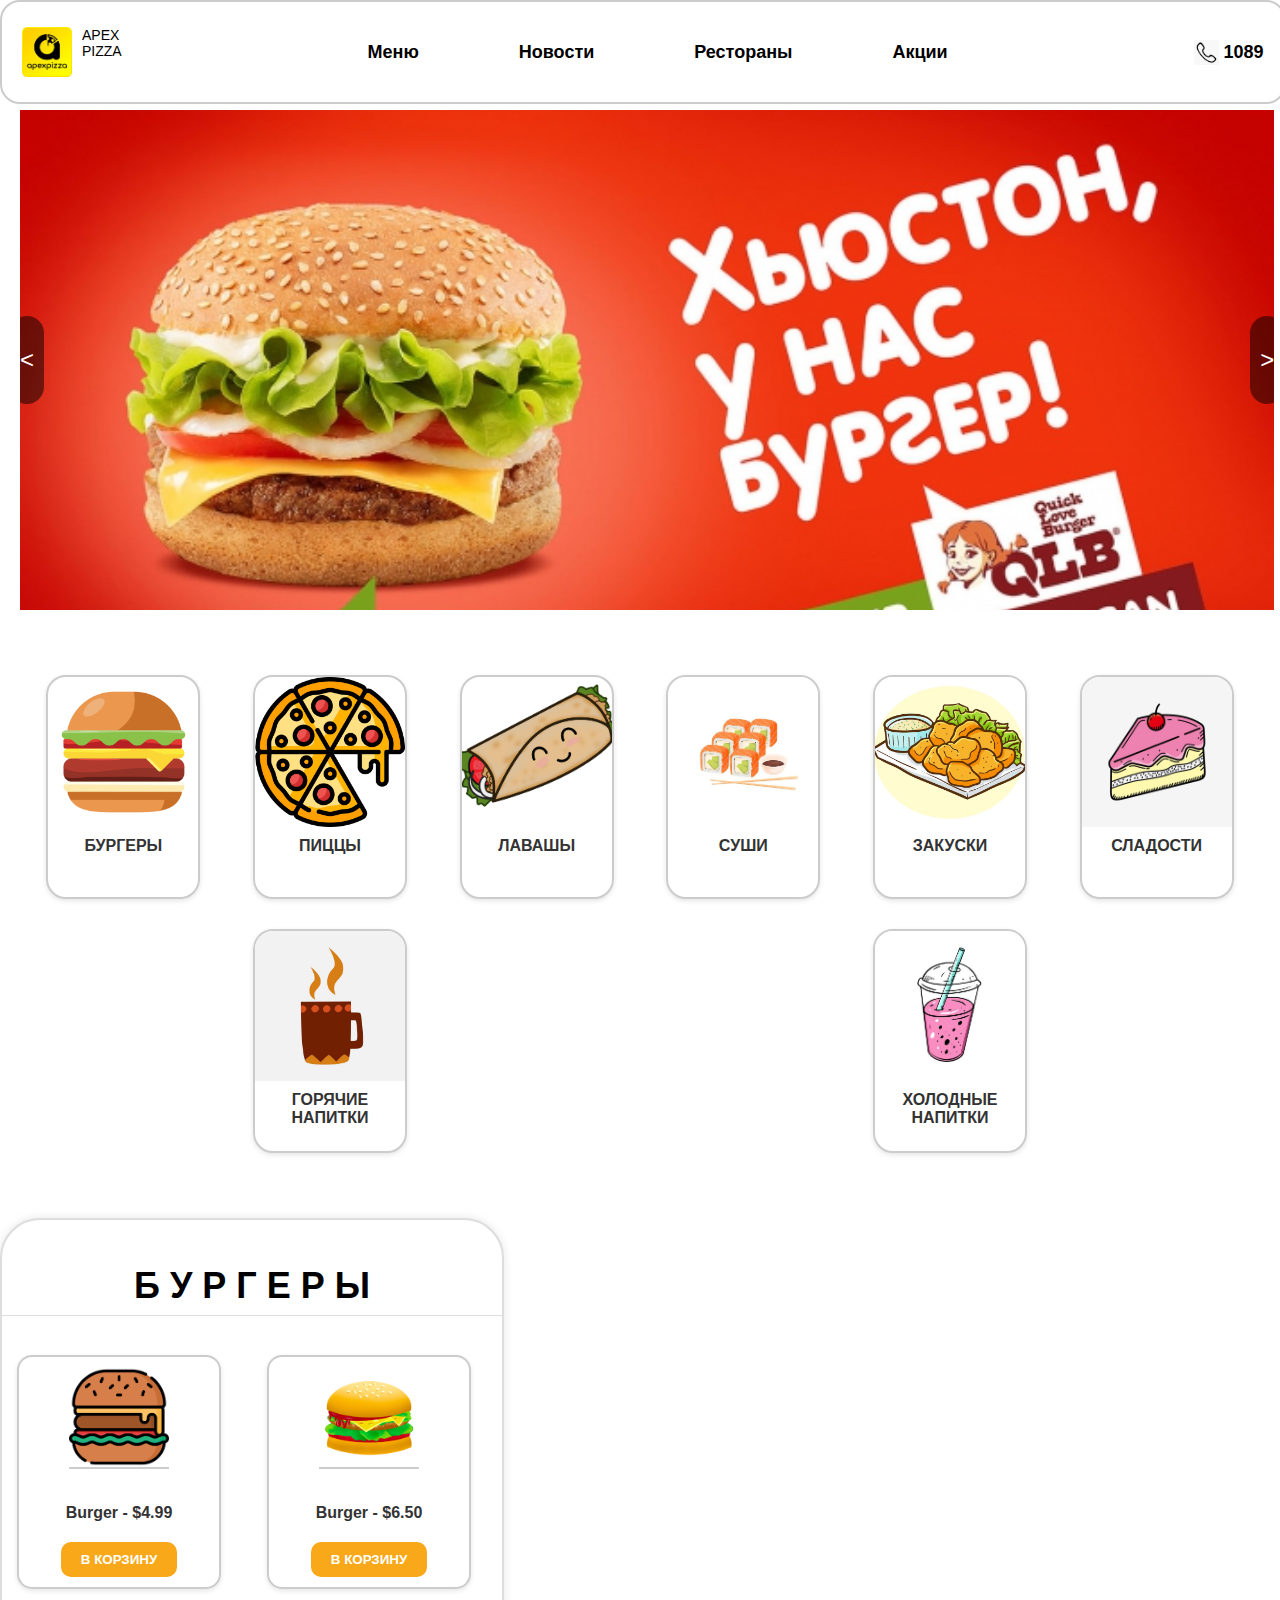
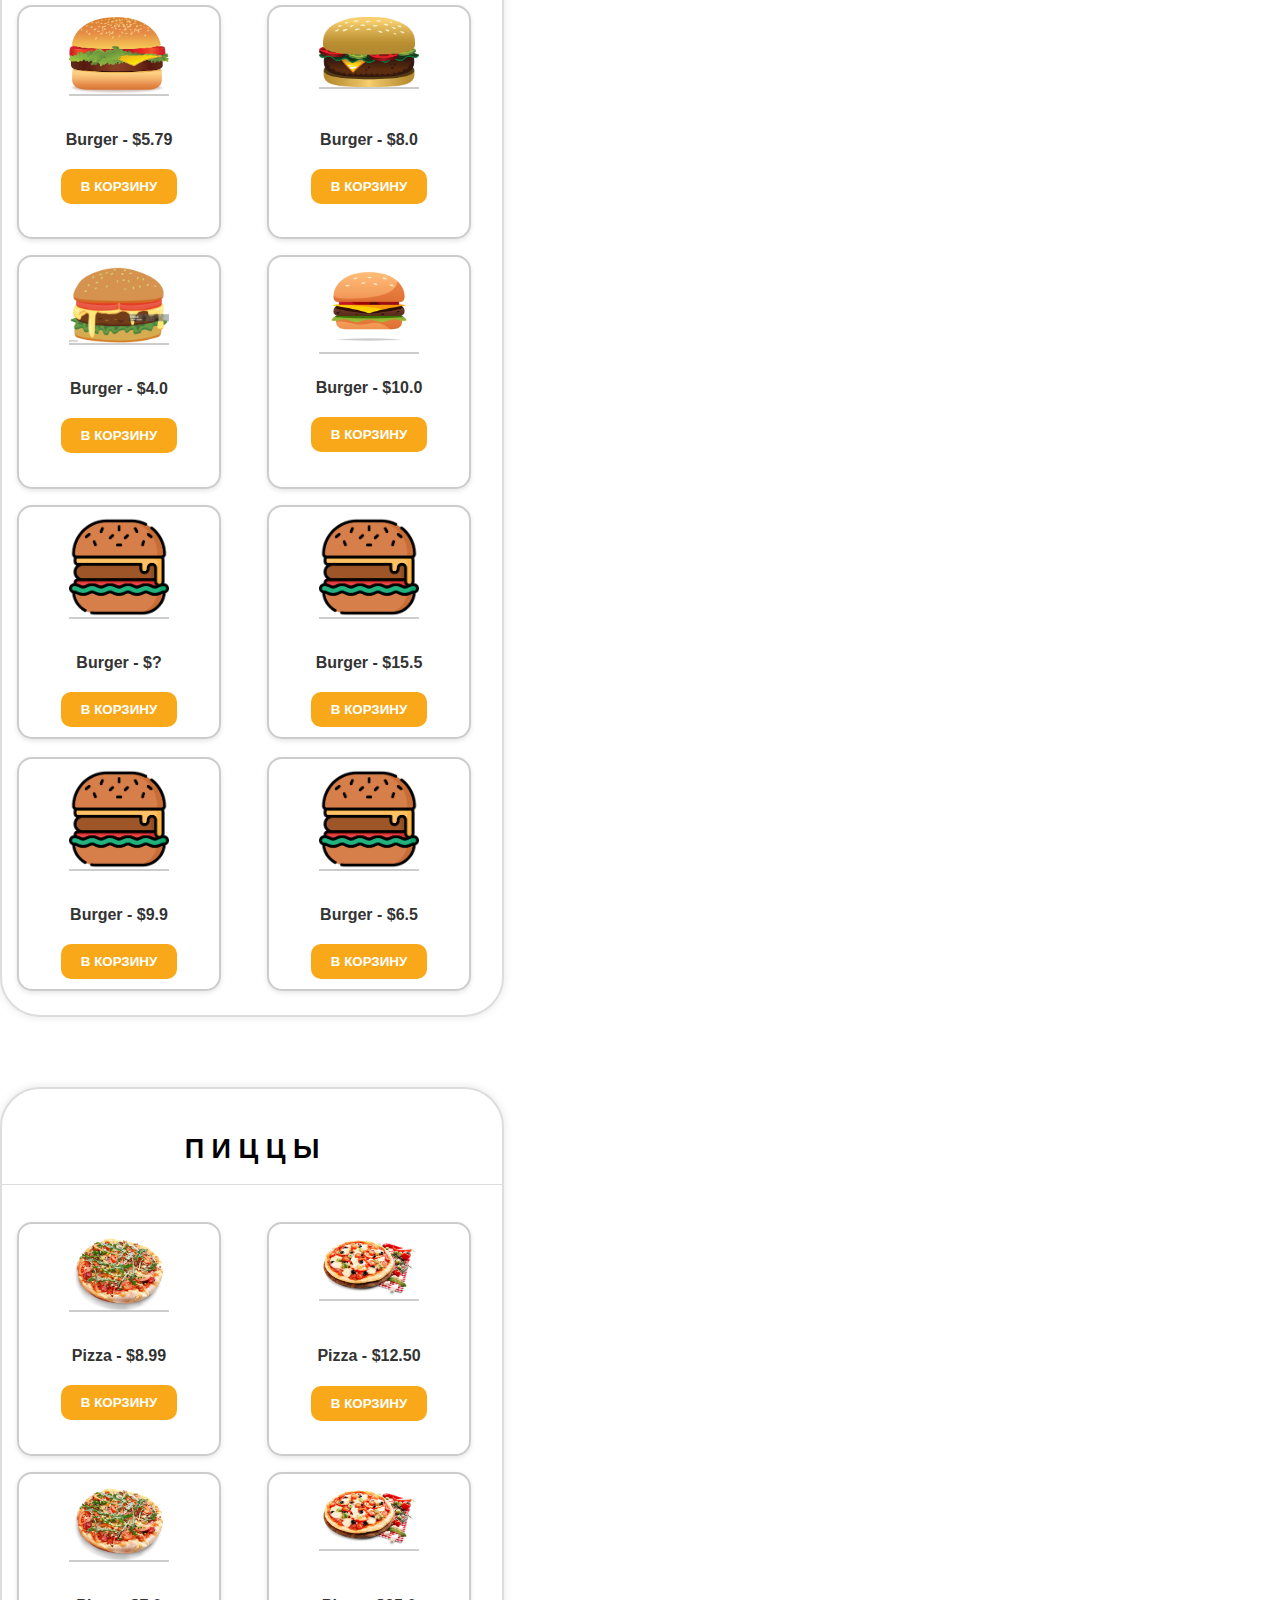
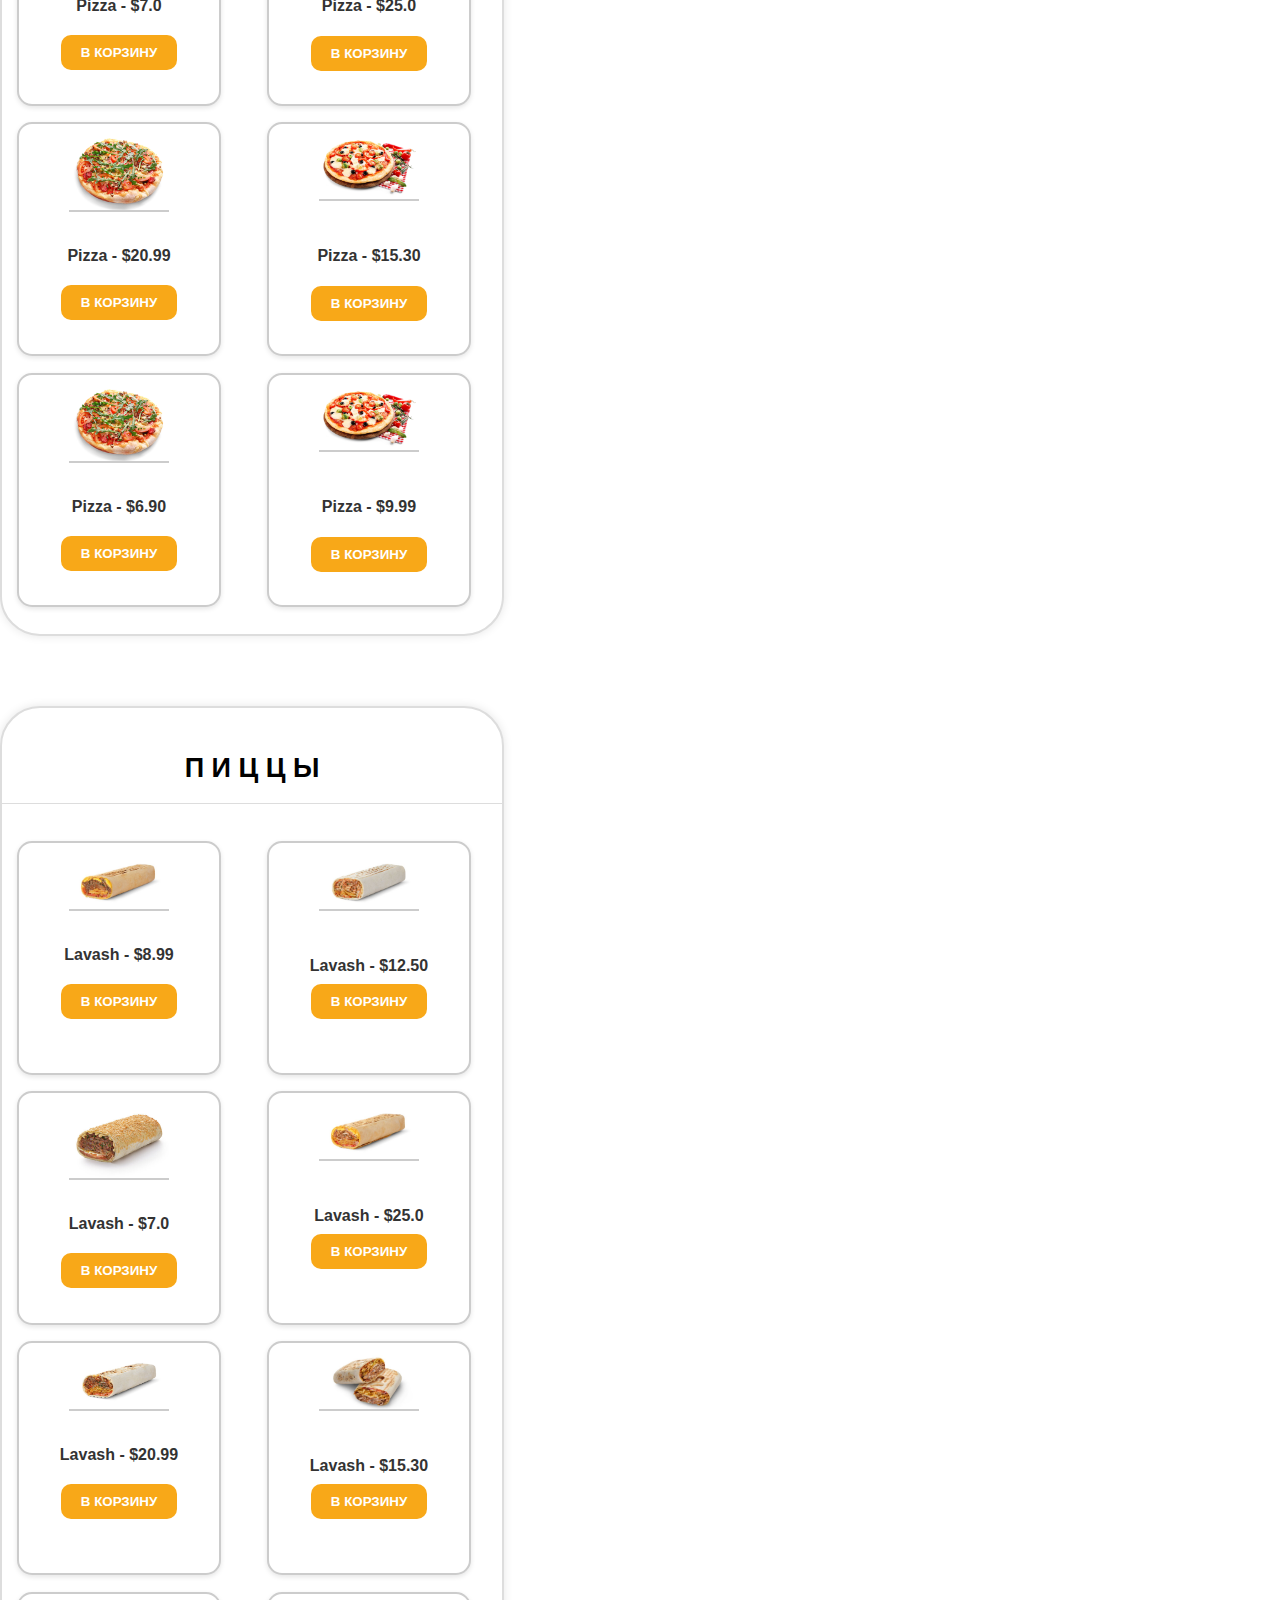
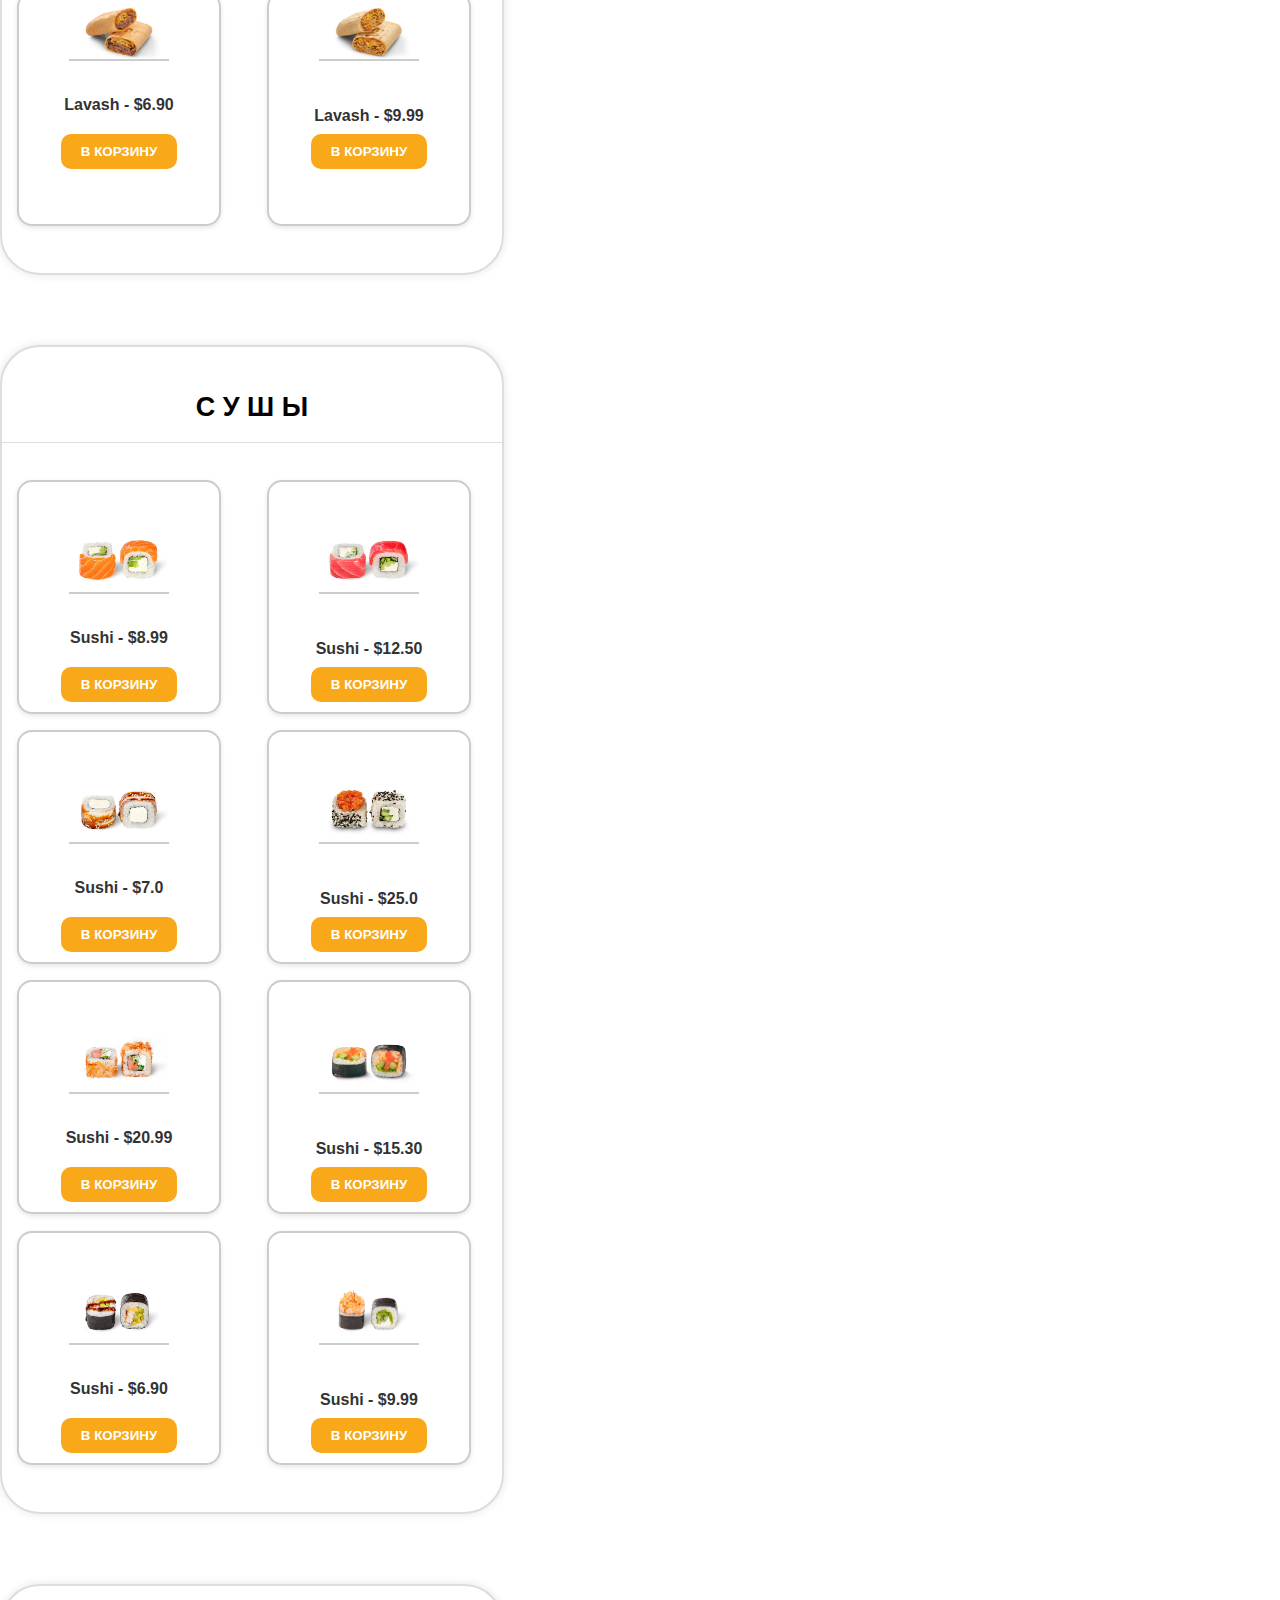
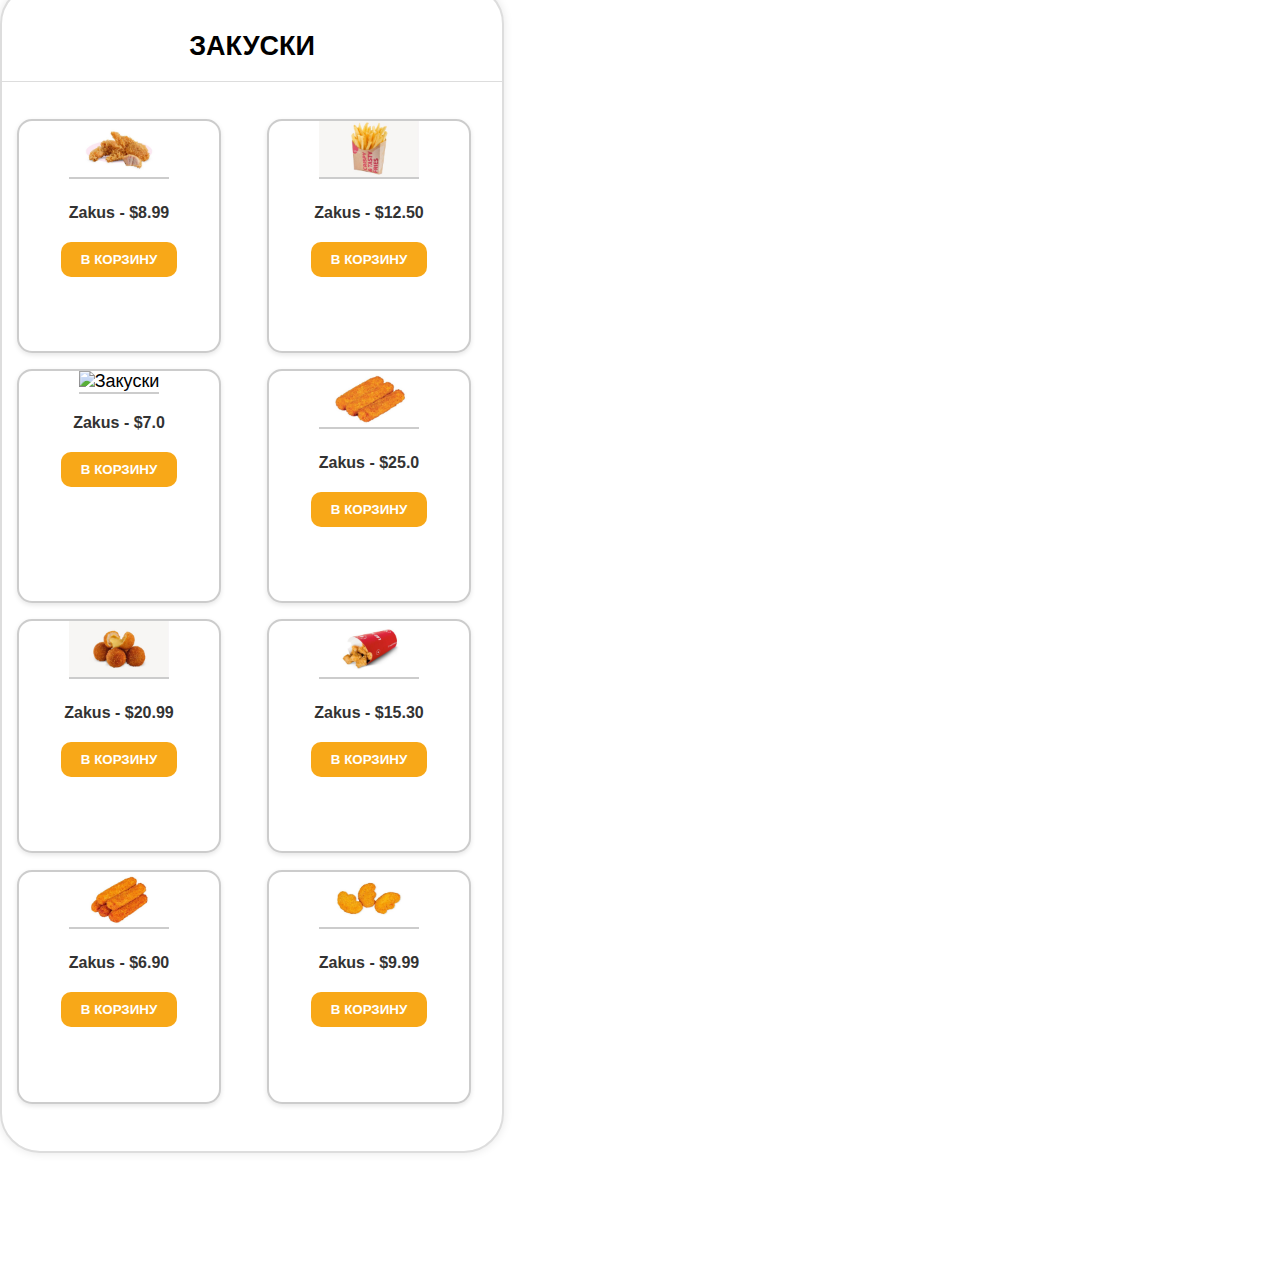
==== index.html @ f4226f89 "Add files via upload" ====
<!DOCTYPE html>
<html lang="ru">
<head>
    <meta charset="UTF-8">
    <meta name="viewport" content="width=device-width, initial-scale=1.0">
    <title>APEX PIZZA</title>
    <link rel="stylesheet" href="burg.css">
    <link rel="stylesheet" href="forphn.css">

</head>
<body>
    <header class="header">
        <div class="navbar">
            <div class="logo">
                <img src="logo.jpeg" alt="apex logo">
                <span>APEX <br> PIZZA</span>
            </div>
            <nav class="menu">
                <a href="#menu" class="nav-link">Меню</a>
                <a href="#news" class="nav-link">Новости</a>
                <a href="#restaurants" class="nav-link">Рестораны</a>
                <a href="#stocks" class="nav-link">Акции</a>
            </nav>
            <a href="tel:1089" class="phone-link">
                <img src="phone.jpg" alt="Phone Icon">
                <span>1089</span>
            </a>
        </div>
    </header>
    <main>



       <!--  слайдер    -->

<div id="slider">
    <ul>
        <li><a href="ссылка_1"><img src="slidebur1.jpg" alt="Burger 1"></a></li>
        <li><a href="ссылка_1"><img src="slidebur2.jpg" alt="Burger 2"></a></li>
        <li><a href="ссылка_1"><img src="slidebur3.jpg" alt="Burger 3"></a></li>
    </ul>
    <div id="prev">&lt;</div>
    <div id="next">&gt;</div>
</div>


<script src="https://code.jquery.com/jquery-3.6.0.min.js"></script>
<script>
    $(document).ready(function(){
        var slideCount = $('#slider ul li').length;
        var slideWidth = $('#slider ul li').width();
        var slideHeight = $('#slider ul li').height();
        var sliderUlWidth = slideCount * slideWidth;

        $('#slider').css({ width: slideWidth, height: slideHeight });

        $('#slider ul').css({ width: sliderUlWidth, marginLeft: -slideWidth });

        $('#slider ul li:last-child').prependTo('#slider ul');

        function moveLeft() {
            $('#slider ul').animate({
                left: +slideWidth
            }, 200, function () {
                $('#slider ul li:last-child').prependTo('#slider ul');
                $('#slider ul').css('left', '');
            });
        }

        function moveRight() {
            $('#slider ul').animate({
                left: -slideWidth
            }, 200, function () {
                $('#slider ul li:first-child').appendTo('#slider ul');
                $('#slider ul').css('left', '');
            });
        }

        $('#prev').click(function () {
            moveLeft();
        });

        $('#next').click(function () {
            moveRight();
        });
    });
</script>



<div class="silk_menu">
        <a href="" class="silk_eda">
            <img src="eda1.png" alt="Eda 1">
            <p>БУРГЕРЫ</p>
        </a>
        <a href="" class="silk_eda">
            <img src="eda2.png" alt="Eda 2">
            <p>ПИЦЦЫ</p>
        </a>
        <a href="" class="silk_eda">
            <img src="eda3.png" alt="Eda 3">
            <p>ЛАВАШЫ</p>
        </a>
        <a href="" class="silk_eda">
            <img src="eda4.jpg" alt="Eda 4">
            <p>СУШИ</p>
        </a>
        <a href="" class="silk_eda">
            <img src="eda5.avif" alt="Eda 5">
            <p>ЗАКУСКИ</p>
        </a>
        <a href="" class="silk_eda">
            <img src="eda6.jpg" alt="Eda 6">
            <p>СЛАДОСТИ</p>
        </a>
        <a href="" class="silk_eda">
            <img src="eda7.jpg" alt="Eda 7">
            <p>ГОРЯЧИЕ НАПИТКИ</p>
        </a>
        <a href="" class="silk_eda">
            <img src="eda8.avif" alt="Eda 8">
            <p>ХОЛОДНЫЕ НАПИТКИ</p>
        </a>
    </div>

        <!-- меню бургеров -->


<div class="container">
        <h1 id="textbur">Б У Р Г Е Р Ы</h1>
    <div class="inner">
        <div class="item">
            <img src="votburger.png" alt="Burger" class="imgbur">
            <p>Burger - $4.99</p>
            <button class="btn" id="btn1">В корзину</button>
        </div>
        <div class="item">
            <img src="burger_2.png" alt="Burger" class="imgbur">
            <p>Burger - $6.50</p>
            <button class="btn" id="btn2">В корзину</button>
        </div>
        <div class="item">
            <img src="burger_3.jpg" alt="Burger" class="imgbur">
            <p>Burger - $5.79</p>
            <button class="btn" id="btn3">В корзину</button>
        </div>
        <div class="item">
            <img src="burger_4.jpg" alt="Burger" class="imgbur">
            <p id="osoby_p">Burger - $8.0</p>
            <button class="btn" id="btn4">В корзину</button>
        </div>
        <div class="item">
            <img src="burger_5.jpg" alt="Burger" class="imgbur">
            <p>Burger - $4.0</p>
            <button class="btn" id="btn5">В корзину</button>
        </div>
        <div class="item">
            <img src="burger_6.jpg" alt="Burger" class="imgbur" id="osoby_foto">
            <p id="osoby_p2">Burger - $10.0</p>
            <button class="btn" id="btn6">В корзину</button>
        </div>
        <div class="item" id="osoby_burger">
            <img src="votburger.png" alt="Burger" class="imgbur">
            <p>Burger - $?</p>
            <button class="btn" id="btn7">В корзину</button>
        </div>
        <div class="item" id="osoby_burger2">
            <img src="votburger.png" alt="Burger" class="imgbur">
            <p>Burger - $15.5</p>
            <button class="btn" id="btn8">В корзину</button>
        </div>
        <div class="item" id="osoby_burger3">
            <img src="votburger.png" alt="Burger" class="imgbur">
            <p>Burger - $9.9</p>
            <button class="btn" id="btn9">В корзину</button>
        </div>
        <div class="item" id="osoby_burger4">
            <img src="votburger.png" alt="Burger" class="imgbur">
            <p>Burger - $6.5</p>
            <button class="btn" id="btn10">В корзину</button>
        </div>
    </div>
</div>
<div class="usercard" id="usercard"></div>



<!-- Меню пиццы -->
<div class="pizza-container">
    <h2 id="textpizza">П И Ц Ц Ы</h2>
    <div class="inner">

        <div class="item">
            <img src="pizza1.jpg" alt="Pizza" class="imgpiz">
            <p>Pizza - $8.99</p>
            <button class="btn" id="btnpiz1">В корзину</button>
        </div>
        <div class="item">
            <img src="pizza2.jpg" alt="Pizza" class="imgpiz">
            <p class="osoby_textpiz">Pizza - $12.50</p>
            <button class="btn" id="btnpiz2">В корзину</button>
        </div>
        <div class="item">
            <img src="pizza1.jpg" alt="Pizza" class="imgpiz">
            <p>Pizza - $7.0</p>
            <button class="btn" id="btnpiz3">В корзину</button>
        </div>
        <div class="item">
            <img src="pizza2.jpg" alt="Pizza" class="imgpiz">
            <p class="osoby_textpiz">Pizza - $25.0</p>
            <button class="btn" id="btnpiz4">В корзину</button>
        </div>
        <div class="item">
            <img src="pizza1.jpg" alt="Pizza" class="imgpiz">
            <p>Pizza - $20.99</p>
            <button class="btn" id="btnpiz5">В корзину</button>
        </div>
        <div class="item">
            <img src="pizza2.jpg" alt="Pizza" class="imgpiz">
            <p class="osoby_textpiz">Pizza - $15.30</p>
            <button class="btn" id="btnpiz6">В корзину</button>
        </div>
        <div class="item" id="osoby_pizza">
            <img src="pizza1.jpg" alt="Pizza" class="imgpiz">
            <p>Pizza - $6.90</p>
            <button class="btn" id="btnpiz7">В корзину</button>
        </div>
        <div class="item" id="osoby_pizza2">
            <img src="pizza2.jpg" alt="Pizza" class="imgpiz">
            <p class="osoby_textpiz">Pizza - $9.99</p>
            <button class="btn" id="btnpiz8">В корзину</button>
        </div>
    </div>
</div>



<div class="lavash-container">
    <h2 id="textlavash">П И Ц Ц Ы</h2>
    <div class="lavash-inner">

        <div class="item">
            <img src="lavash1.jpg" alt="Lavash" class="imgpiz">
            <p>Lavash - $8.99</p>
            <button class="btn" id="lavash1">В корзину</button>
        </div>
        <div class="item">
            <img src="lavash2.jpg" alt="Lavash" class="imgpiz">
            <p class="osoby_textpiz">Lavash - $12.50</p>
            <button class="btn" id="lavash2">В корзину</button>
        </div>
        <div class="item">
            <img src="lavash3.jpeg" alt="Lavash" class="imgpiz">
            <p>Lavash - $7.0</p>
            <button class="btn" id="lavash3">В корзину</button>
        </div>
        <div class="item">
            <img src="lavash4.jpg" alt="Lavash" class="imgpiz">
            <p class="osoby_textpiz">Lavash - $25.0</p>
            <button class="btn" id="lavash4">В корзину</button>
        </div>
        <div class="item">
            <img src="lavash5.jpg" alt="Lavash" class="imgpiz">
            <p>Lavash - $20.99</p>
            <button class="btn" id="lavash5">В корзину</button>
        </div>
        <div class="item">
            <img src="lavash6.jpg" alt="Lavash" class="imgpiz">
            <p class="osoby_textpiz">Lavash - $15.30</p>
            <button class="btn" id="lavash6">В корзину</button>
        </div>
        <div class="item" id="osoby_lavash2">
            <img src="lavash7.jpg" alt="Lavash" class="imgpiz">
            <p>Lavash - $6.90</p>
            <button class="btn" id="lavash7">В корзину</button>
        </div>
        <div class="item" id="osoby_lavash">
            <img src="lavash8.jpg" alt="Lavash" class="imgpiz">
            <p class="osoby_textpiz">Lavash - $9.99</p>
            <button class="btn" id="lavash8">В корзину</button>
        </div>
    </div>
</div>


<div class="sushi-container">
    <h2 id="textsushi">С У Ш Ы</h2>
    <div class="sushi-inner">

        <div class="item">
            <img src="sushi1.jpg" alt="Sushi" class="imgsushi">
            <p>Sushi - $8.99</p>
            <button class="btn" id="sushi1">В корзину</button>
        </div>
        <div class="item">
            <img src="sushi2.jpg" alt="Sushi" class="imgsushi">
            <p class="osoby_textpiz">Sushi - $12.50</p>
            <button class="btn" id="sushi2">В корзину</button>
        </div>
        <div class="item">
            <img src="sushi3.jpg" alt="Sushi" class="imgsushi">
            <p>Sushi - $7.0</p>
            <button class="btn" id="sushi3">В корзину</button>
        </div>
        <div class="item">
            <img src="sushi4.jpg" alt="Sushi" class="imgsushi">
            <p class="osoby_textpiz">Sushi - $25.0</p>
            <button class="btn" id="sushi4">В корзину</button>
        </div>
        <div class="item">
            <img src="sushi5.jpg" alt="Sushi" class="imgsushi">
            <p>Sushi - $20.99</p>
            <button class="btn" id="sushi5">В корзину</button>
        </div>
        <div class="item">
            <img src="sushi6.jpg" alt="Sushi" class="imgsushi">
            <p class="osoby_textpiz">Sushi - $15.30</p>
            <button class="btn" id="sushi6">В корзину</button>
        </div>
        <div class="item" id="osoby_sushi">
            <img src="sushi7.jpg" alt="Sushi" class="imgsushi">
            <p>Sushi - $6.90</p>
            <button class="btn" id="sushi7">В корзину</button>
        </div>
        <div class="item" id="osoby_sushi2">
            <img src="sushi8.jpg" alt="Sushi" class="imgsushi">
            <p class="osoby_textpiz">Sushi - $9.99</p>
            <button class="btn" id="sushi8">В корзину</button>
        </div>
    </div>
</div>



<div class="zakus-container">
    <h2 id="textzakus">ЗАКУСКИ</h2>
    <div class="zakus-inner">

        <div class="item">
            <img src="zakus1.jpg" alt="Закуски" class="zakuski">
            <p>Zakus - $8.99</p>
            <button class="btn" id="zakus1">В корзину</button>
        </div>
        <div class="item">
            <img src="zakus2.jpg" alt="Закуски" class="zakuski">
            <p class="">Zakus - $12.50</p>
            <button class="btn" id="zakus2">В корзину</button>
        </div>
        <div class="item">
            <img src="zakus3.jpg" alt="Закуски" class="zakuski">
            <p>Zakus - $7.0</p>
            <button class="btn" id="zakus3">В корзину</button>
        </div>
        <div class="item">
            <img src="zakus4.jpg" alt="Закуски" class="zakuski">
            <p class="">Zakus - $25.0</p>
            <button class="btn" id="zakus4">В корзину</button>
        </div>
        <div class="item">
            <img src="zakus5.jpg" alt="Закуски" class="zakuski">
            <p>Zakus - $20.99</p>
            <button class="btn" id="zakus5">В корзину</button>
        </div>
        <div class="item">
            <img src="zakus6.jpg" alt="Закуски" class="zakuski">
            <p class="">Zakus - $15.30</p>
            <button class="btn" id="zakus6">В корзину</button>
        </div>
        <div class="item" id="osoby_zakus">
            <img src="zakus7.jpg" alt="Закуски" class="zakuski">
            <p>Zakus - $6.90</p>
            <button class="btn" id="zakus7">В корзину</button>
        </div>
        <div class="item" id="osoby_zakus2">
            <img src="zakus8.jpg" alt="Закуски" class="zakuski">
            <p class="">Zakus - $9.99</p>
            <button class="btn" id="zakus8">В корзину</button>
        </div>
    </div>
</div>


        <script src="https://telegram.org/js/telegram-web-app.js"></script>
        <script src="votjs.js"></script>


    </main>
</body>
</html>





<!--<div class="">-->
<!--    <h2 id=""></h2>-->
<!--    <div class="-inner">-->

<!--        <div class="item">-->
<!--            <img src="1.jpg" alt="" class="">-->
<!--            <p> - $8.99</p>-->
<!--            <button class="btn" id="">В корзину</button>-->
<!--        </div>-->
<!--        <div class="item">-->
<!--            <img src="2.jpg" alt="" class="">-->
<!--            <p class=""> - $12.50</p>-->
<!--            <button class="btn" id="">В корзину</button>-->
<!--        </div>-->
<!--        <div class="item">-->
<!--            <img src="3.jpg" alt="" class="">-->
<!--            <p> - $7.0</p>-->
<!--            <button class="btn" id="">В корзину</button>-->
<!--        </div>-->
<!--        <div class="item">-->
<!--            <img src="4.jpg" alt="" class="">-->
<!--            <p class=""> - $25.0</p>-->
<!--            <button class="btn" id="">В корзину</button>-->
<!--        </div>-->
<!--        <div class="item">-->
<!--            <img src="5.jpg" alt="" class="">-->
<!--            <p> - $20.99</p>-->
<!--            <button class="btn" id="">В корзину</button>-->
<!--        </div>-->
<!--        <div class="item">-->
<!--            <img src="6.jpg" alt="" class="">-->
<!--            <p class=""> - $15.30</p>-->
<!--            <button class="btn" id="">В корзину</button>-->
<!--        </div>-->
<!--        <div class="item" id="">-->
<!--            <img src="7.jpg" alt="" class="">-->
<!--            <p> - $6.90</p>-->
<!--            <button class="btn" id="">В корзину</button>-->
<!--        </div>-->
<!--        <div class="item" id="">-->
<!--            <img src="8.jpg" alt="" class="">-->
<!--            <p class=""> - $9.99</p>-->
<!--            <button class="btn" id="">В корзину</button>-->
<!--        </div>-->
<!--    </div>-->
<!--</div>-->
---- burg.css ----
body {
    margin: 0 auto;
    padding: 0;
    font-size: 18px;
    color: var(--tg--theme-text-color);
    background: var(--tg--theme-bg-color);
    font-family: Arial, sans-serif;
    align-items: center;
    width: 100%;
}

main {
    min-height: 100vh; /* Задает минимальную высоту для основного содержимого */
    padding-bottom: 120px; /* Добавляем нижний отступ для создания пространства */
}


.header {
    position: fixed; /* Закрепляем блок в верхней части */
    top: 0;
    width: 97%;
    background-color: #fff;
    padding: 10px 20px;
    border-bottom: 1px solid #ddd;
    z-index: 1000; /* Устанавливаем высокий z-index, чтобы блок был поверх других элементов */
    border: 2px solid #ccc;
    border-radius: 20px; /* Закругленные углы для карточек */
}

.navbar {
    display: flex;
    align-items: center;
    justify-content: space-between;
    padding: 15px 0;
}

.logo {
    display: flex;
    font-size: 14px

}

.logo img {
    height: 50px;
    margin-right: 10px;
}


.menu {
    display: flex;
    gap: 100px;
    font-size: 18px;
    padding-left: 0px;


}


.nav-link {
    color: #000;
    text-decoration: none;
    font-weight: bold;
}

.phone-link {
    display: flex;
    align-items: center;
    color: #000;
    text-decoration: none;
    font-weight: bold;
}

.phone-link img {
    height: 25px;
    margin-right: 5px;

}

main {
    padding-top: 60px; /* Отступ сверху для основного контента, чтобы он не перекрывался хедером */
}



/* Стили для слайдера */
#slider-container {
    width: 80%;
    height: 500px;
    margin: 0 auto;
}
#slider {
    max-width: 98%;
    max-height: 500px;
    overflow: hidden;
    position: relative;
    margin-top: 50px; /* Добавим отступ сверху */
    margin-left: 20px;
}
#slider ul {
    width: 300%;
    height: 100%;
    padding: 0;
    margin: 0;
    list-style: none;
    transition: left 0.5s;
}
#slider ul li {
    width: 33.33%;
    height: 100%;
    float: left;
    display: block;
}
#slider ul li img {
    width: 100%;
    height: auto;
}

#prev, #next {
    position: absolute;
    top: 50%;
    transform: translateY(-50%);
    cursor: pointer;
    font-size: 24px;
    color: white;
    padding: 30px 10px;
    background-color: rgba(0, 0, 0, 0.5);
    border: none;
    border-radius: 200px;
    transition: background-color 0.3s;
}

#prev:hover, #next:hover {
    background-color: rgba(0, 0, 0, 0.7);
}

#prev {
    left: -10px; /* Поместим стрелку prev слева от слайдера */
}

#next {
    right: -10px; /* Поместим стрелку next справа от слайдера */
}

a {
    text-decoration: none;
    color: inherit;
    cursor: pointer;
}

.#slider a {
    /* Ваши стили здесь */
    text-decoration: none;
    /* Другие стили */
}


.silk_menu {
    display: flex;
    flex-direction: row;
    flex-wrap: wrap;
    justify-content: space-around;
    align-items: center;
    margin: 20px;
    margin-top: 50px;
}

.silk_eda {
    width: 150px;
    height: 220px; /* Увеличиваем высоту, чтобы учесть текст */
    margin: 15px;
    border: 2px solid #ccc;
    border-radius: 20px; /* Закругленные углы для карточек */
    display: flex;
    flex-direction: column; /* Располагаем элементы вертикально */
    justify-content: flex-start; /* Начинаем располагать элементы сверху */
    align-items: center;
    overflow: hidden;
    text-decoration: none; /* Убирает подчеркивание ссылок */
    background-color: #fff; /* Фон карточек */
    box-shadow: 0 2px 5px rgba(0, 0, 0, 0.1); /* Добавляем тень для карточек */
    transition: transform 0.2s; /* Анимация для карточек при наведении */
}

.silk_eda:hover {
    transform: scale(1.05); /* Увеличение карточки при наведении */
}

.silk_eda img {
    width: 100%;
    height: 150px; /* Устанавливаем фиксированную высоту для изображений */
    object-fit: cover;
}

.silk_eda p {
    margin: 0;
    padding: 10px;
    text-align: center;
    font-size: 16px;
    color: #333;
    font-weight: bold;
}

.container {
    max-width: 500px;
    border: 2px solid #ddd;
    height: 1330px;
    border-radius: 40px;
    padding: 0;
    background-color: #fff;
    box-shadow: 0 0 10px rgba(0, 0, 0, 0.1);
    padding: 20px 0;
    margin-top: 50px;
    margin-left: 0px;
    padding-top: 45px;
}

#osoby_burger, #osoby_burger2{
    margin-top: -6px;
}

#osoby_burger3, #osoby_burger4{
    margin-top: -25px;
}

#textbur {
    text-align: center;
    margin-top: 0;
    height: 50px;
    border-bottom: 1px solid #ddd;
}

.inner {
    display: grid;
    grid-template-columns: 1fr 1fr;
    grid-template-rows: 250px 250px 22% 22%;
}

.imgbur {
    margin: 10px 0;
    width: 90px;
    height: auto;
}

.item {
    text-align: center;
    margin: 15px; /* Уменьшаем внешний отступ */
    width: 200px; /* Уменьшаем ширину карточки */
    height: 230px; /* Уменьшаем высоту карточки */
    border: 2px solid #ccc;
    border-radius: 15px; /* Закругленные углы */
    overflow: hidden;
    background-color: #fff; /* Фон карточки */
    box-shadow: 0 2px 5px rgba(0, 0, 0, 0.1); /* Тень для карточки */
    transition: transform 0.2s; /* Анимация при наведении */
}

.item:hover {
    transform: scale(1.05); /* Увеличение карточки при наведении */
}

.item img {
    width: 50%;
    height: auto;
    border-bottom: 2px solid #ccc; /* Добавляем разделительную линию под изображением */
}

.item p {
    margin: 10px 0;
    padding: 10px;
    text-align: center;
    font-size: 16px;
    color: #333;
    font-weight: bold;
}


.btn {
    display: inline-block;
    padding: 10px 20px;
    border: none;
    background: rgb(248, 168, 24);
    border-radius: 10px;
    color: #fff;
    text-transform: uppercase;
    font-weight: 700;
    transition: background 0.2s linear;
    cursor: pointer
}

.btn:hover {
    background: lightgreen;
}

.usercard {
    text-align: center;
}



#osoby_p {
    transform:translateY(7px)
}

#btn4 {
    transform:translateY(7px)
}


#btn6 {
    transform:translateY(-25px)
}

#osoby_p2 {
    transform:translateY(-25px)
}

#osoby_foto {
    transform:translateY(-15px)
}




/* Стили для контейнера пиццы */
.pizza-container {
    max-width: 500px;
    border: 2px solid #ddd;
    height: 1080px;
    border-radius: 40px;
    padding: 0;
    background-color: #fff;
    box-shadow: 0 0 10px rgba(0, 0, 0, 0.1);
    padding: 20px 0;
    margin-top: 70px;
    margin-left: 0px;
    padding-top: 45px;
}

#osoby_pizza, #osoby_pizza2{
    margin-top: 35px;
}

#textpizza {
    text-align: center; /* Выравнивание текста по центру */
    margin-top: 0; /* Убираем верхний отступ у заголовка */
    height: 50px;
   border-bottom: 1px solid #ddd;
   }


.inner {
    display: grid;
    grid-template-columns: 1fr 1fr;
    grid-template-rows: 250px 250px 22% 22%;
}

.imgpiz {
    margin: 10px 0;
    width: 90px;
    height: auto;
}

.item {
    text-align: center;


}

.btn {
    display: inline-block;
    padding: 10px 20px;
    border: none;
    background: rgb(248, 168, 24);
    border-radius: 10px;
    color: #fff;
    text-transform: uppercase;
    font-weight: 700;
    transition: background 0.2s linear;
    cursor: pointer;
}

.btn:hover {
    background: lightgreen;
}

.usercard {
    text-align: center;
}

#btnpiz2, #btnpiz4, #btnpiz6, #btnpiz8 {
    margin-top: 12px
}

.osoby_textpiz {
    transform: translateY(11px);
}


.lavash-container {
    max-width: 500px;
    border: 2px solid #ddd;
    height: 1100px;
    border-radius: 40px;
    padding: 0;
    background-color: #fff;
    box-shadow: 0 0 10px rgba(0, 0, 0, 0.1);
    padding: 20px 0;
    margin-top: 70px;
    margin-left: 0px;
    padding-top: 45px;
}

#textlavash {
    text-align: center; /* Выравнивание текста по центру */
    margin-top: 0; /* Убираем верхний отступ у заголовка */
    height: 50px;
   border-bottom: 1px solid #ddd;
   }


.lavash-inner {
    display: grid;
    grid-template-columns: 1fr 1fr;
    grid-template-rows: 250px 250px 22% 22%;
}

.imglavash {
    margin: 10px 0;
    width: 90px;
    height: auto;
}

.item {
    text-align: center;
}

#osoby_lavash, #osoby_lavash2 {
    margin-top: 35px;
}


.sushi-container {
    max-width: 500px;
    border: 2px solid #ddd;
    height: 1100px;
    border-radius: 40px;
    padding: 0;
    background-color: #fff;
    box-shadow: 0 0 10px rgba(0, 0, 0, 0.1);
    padding: 20px 0;
    margin-top: 70px;
    margin-left: 0px;
    padding-top: 45px;
}

#textsushi {
    text-align: center; /* Выравнивание текста по центру */
    margin-top: 0; /* Убираем верхний отступ у заголовка */
    height: 50px;
   border-bottom: 1px solid #ddd;
   }


.sushi-inner {
    display: grid;
    grid-template-columns: 1fr 1fr;
    grid-template-rows: 250px 250px 22% 22%;
}

.imgsushi {
    margin: 10px 0;
    width: 90px;
    height: auto;
}


#osoby_sushi, #osoby_sushi2 {
    margin-top: 35px;
}

.zakus-container {
    max-width: 500px;
    border: 2px solid #ddd;
    height: 1100px;
    border-radius: 40px;
    padding: 0;
    background-color: #fff;
    box-shadow: 0 0 10px rgba(0, 0, 0, 0.1);
    padding: 20px 0;
    margin-top: 70px;
    margin-left: 0px;
    padding-top: 45px;
}

#textzakus {
    text-align: center; /* Выравнивание текста по центру */
    margin-top: 0; /* Убираем верхний отступ у заголовка */
    height: 50px;
   border-bottom: 1px solid #ddd;
   }


.zakus-inner {
    display: grid;
    grid-template-columns: 1fr 1fr;
    grid-template-rows: 250px 250px 22% 22%;
}

.imgzakus {
    margin: 10px 0;
    width: 90px;
    height: auto;
}


#osoby_zakus, #osoby_zakus2 {
    margin-top: 35px;
}
---- forphn.css ----
@media only screen and (max-width: 600px) {

    .header {
    position: fixed; /* Закрепляем блок в верхней части */
    top: 0;
    width: 25%;
    background-color: #fff;
    padding: 10px 20px;
    border-bottom: 1px solid #ddd;
    z-index: 1000;
    }

    .container {
    max-width: 500px;
    border: 2px solid #ddd;
    height: 1220px;
    border-radius: 40px;
    padding: 0;
    background-color: #fff;
    box-shadow: 0 0 10px rgba(0, 0, 0, 0.1);
    padding: 20px 0;
    margin-top: 70px;
    margin-left: 0px;
    padding-top: 45px;
    }


}
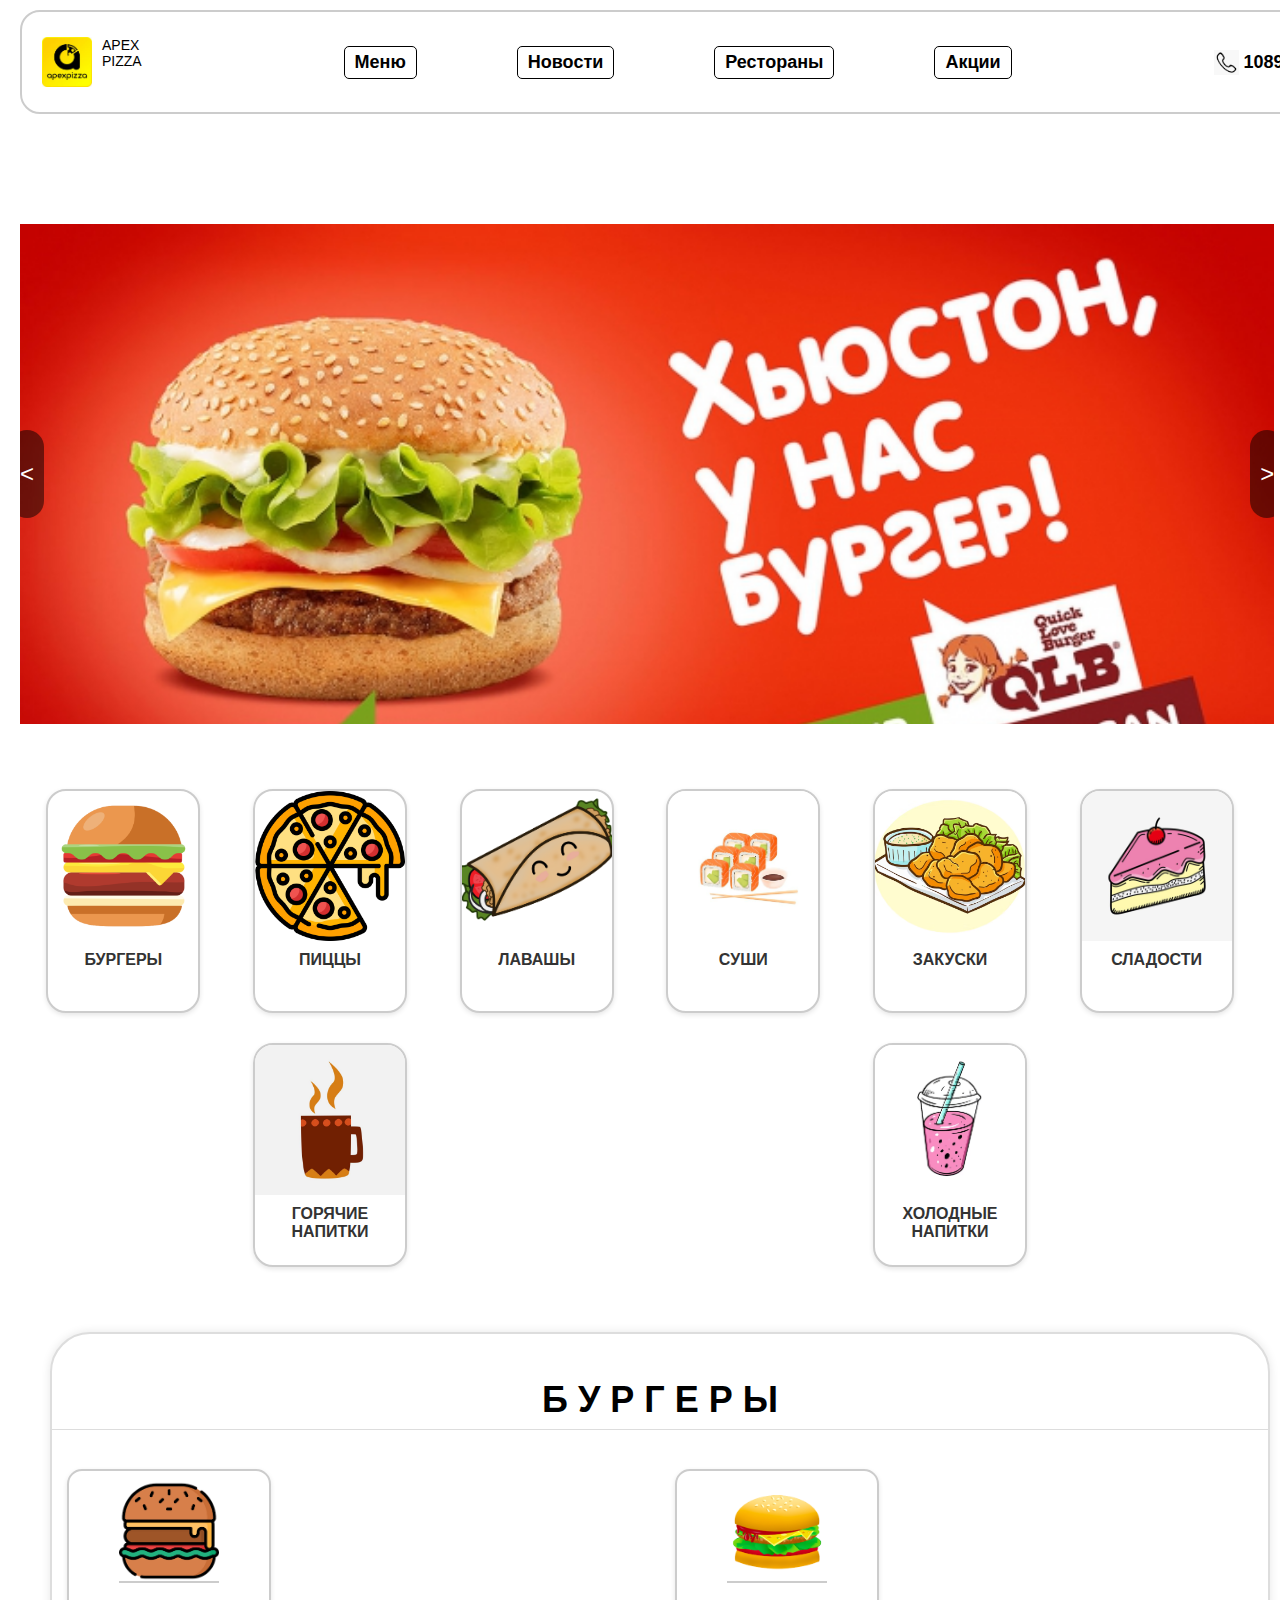
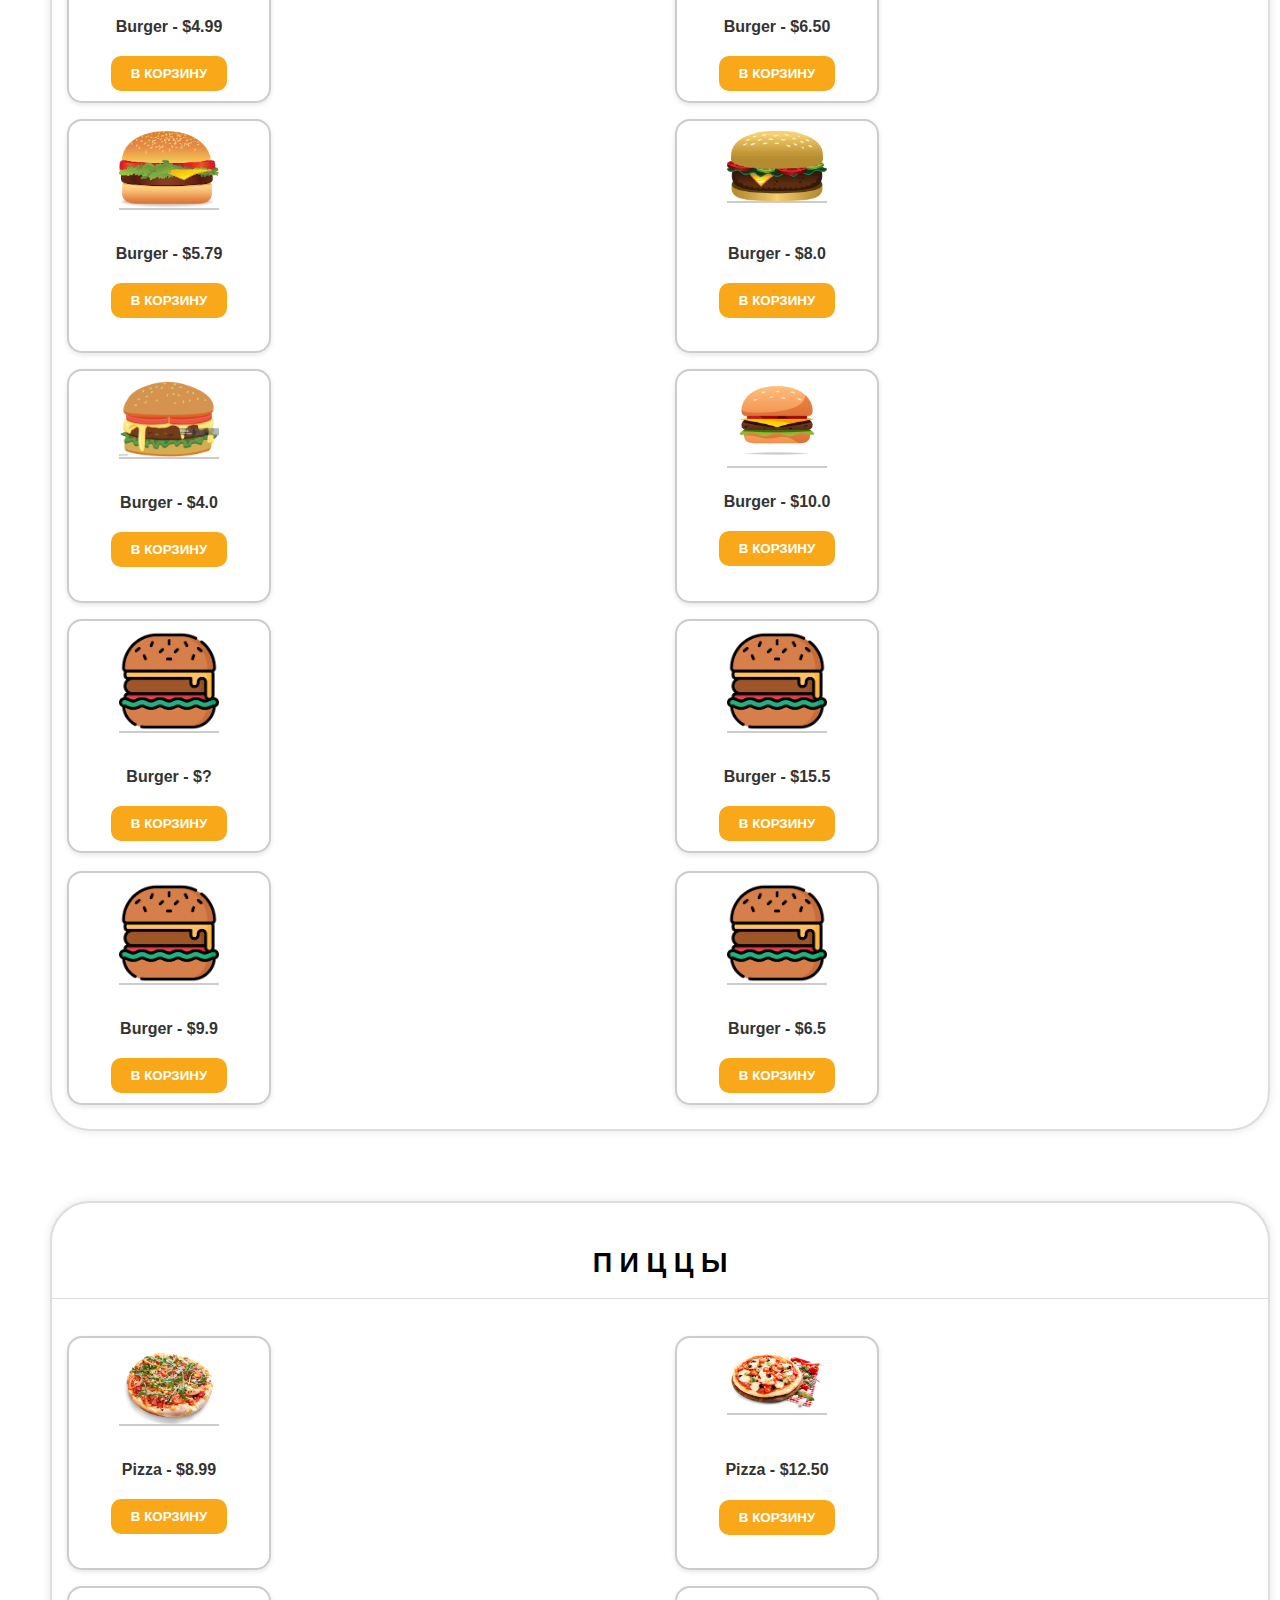
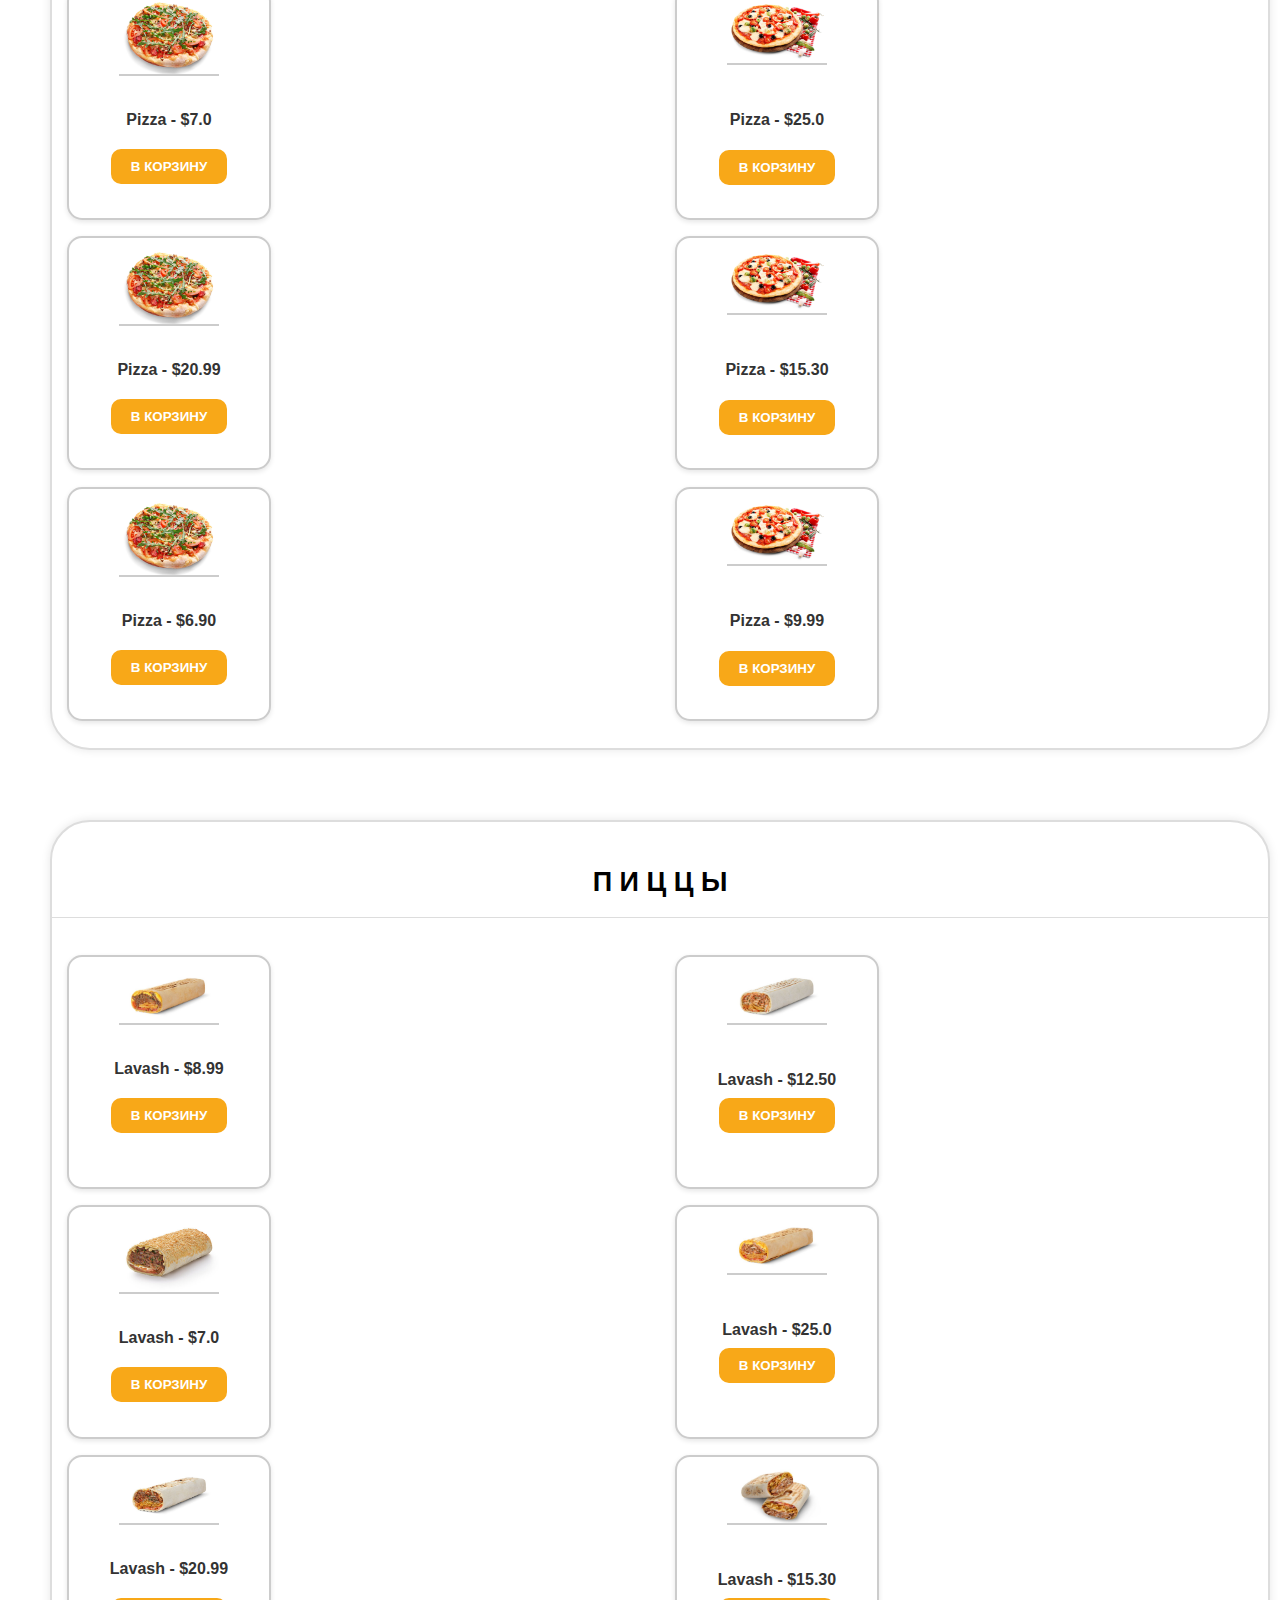
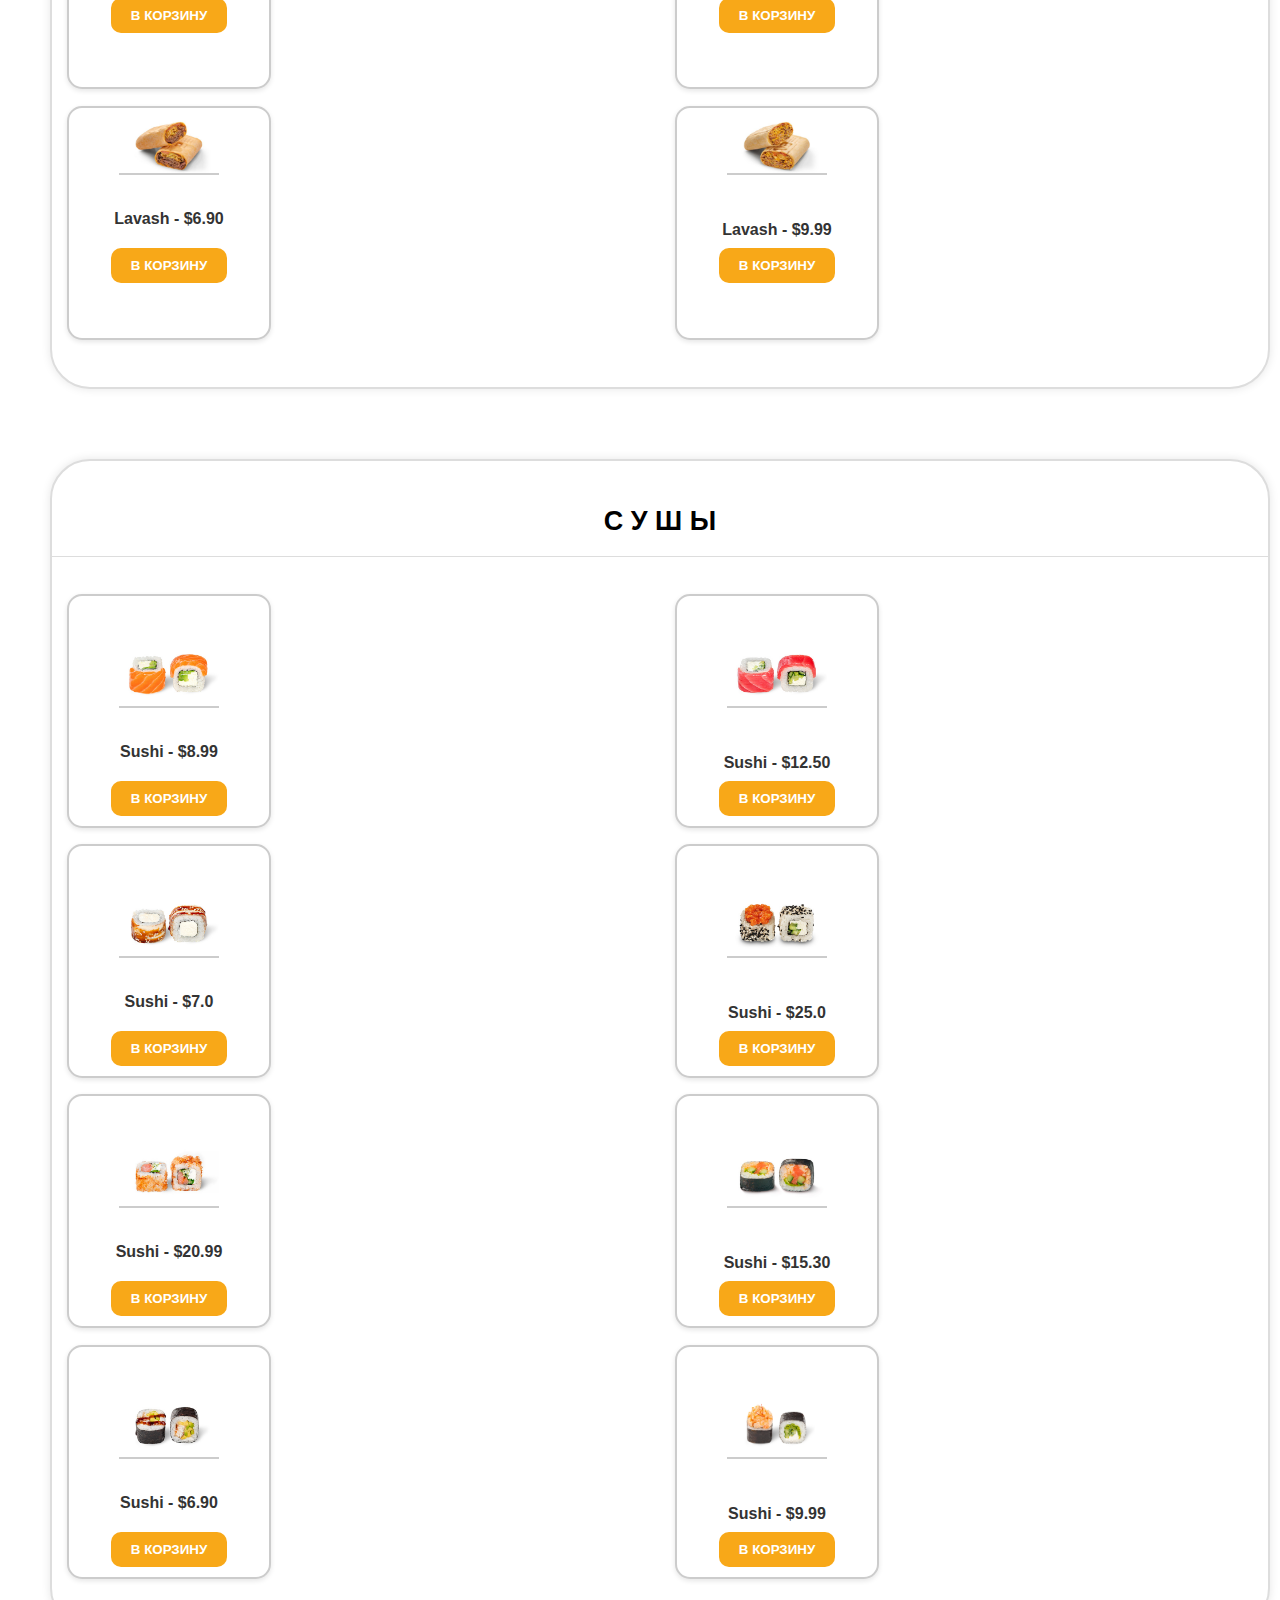
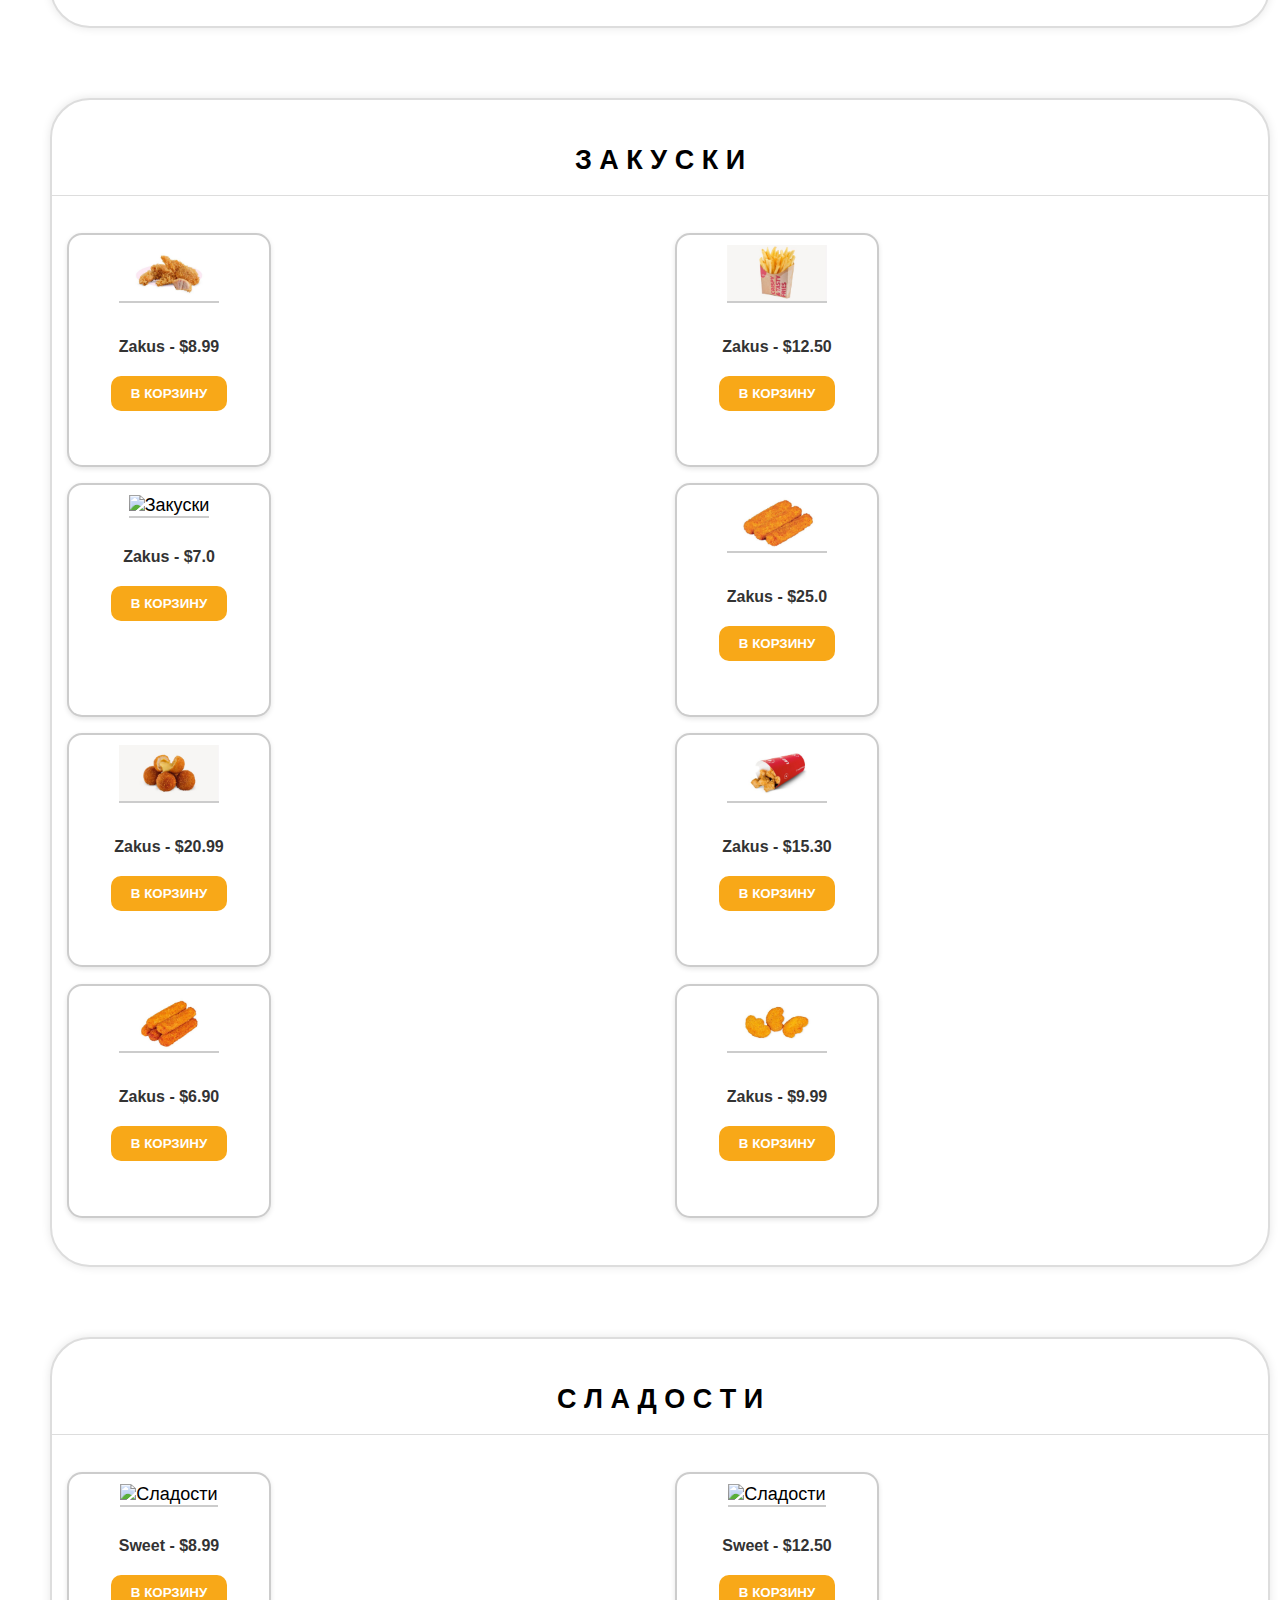
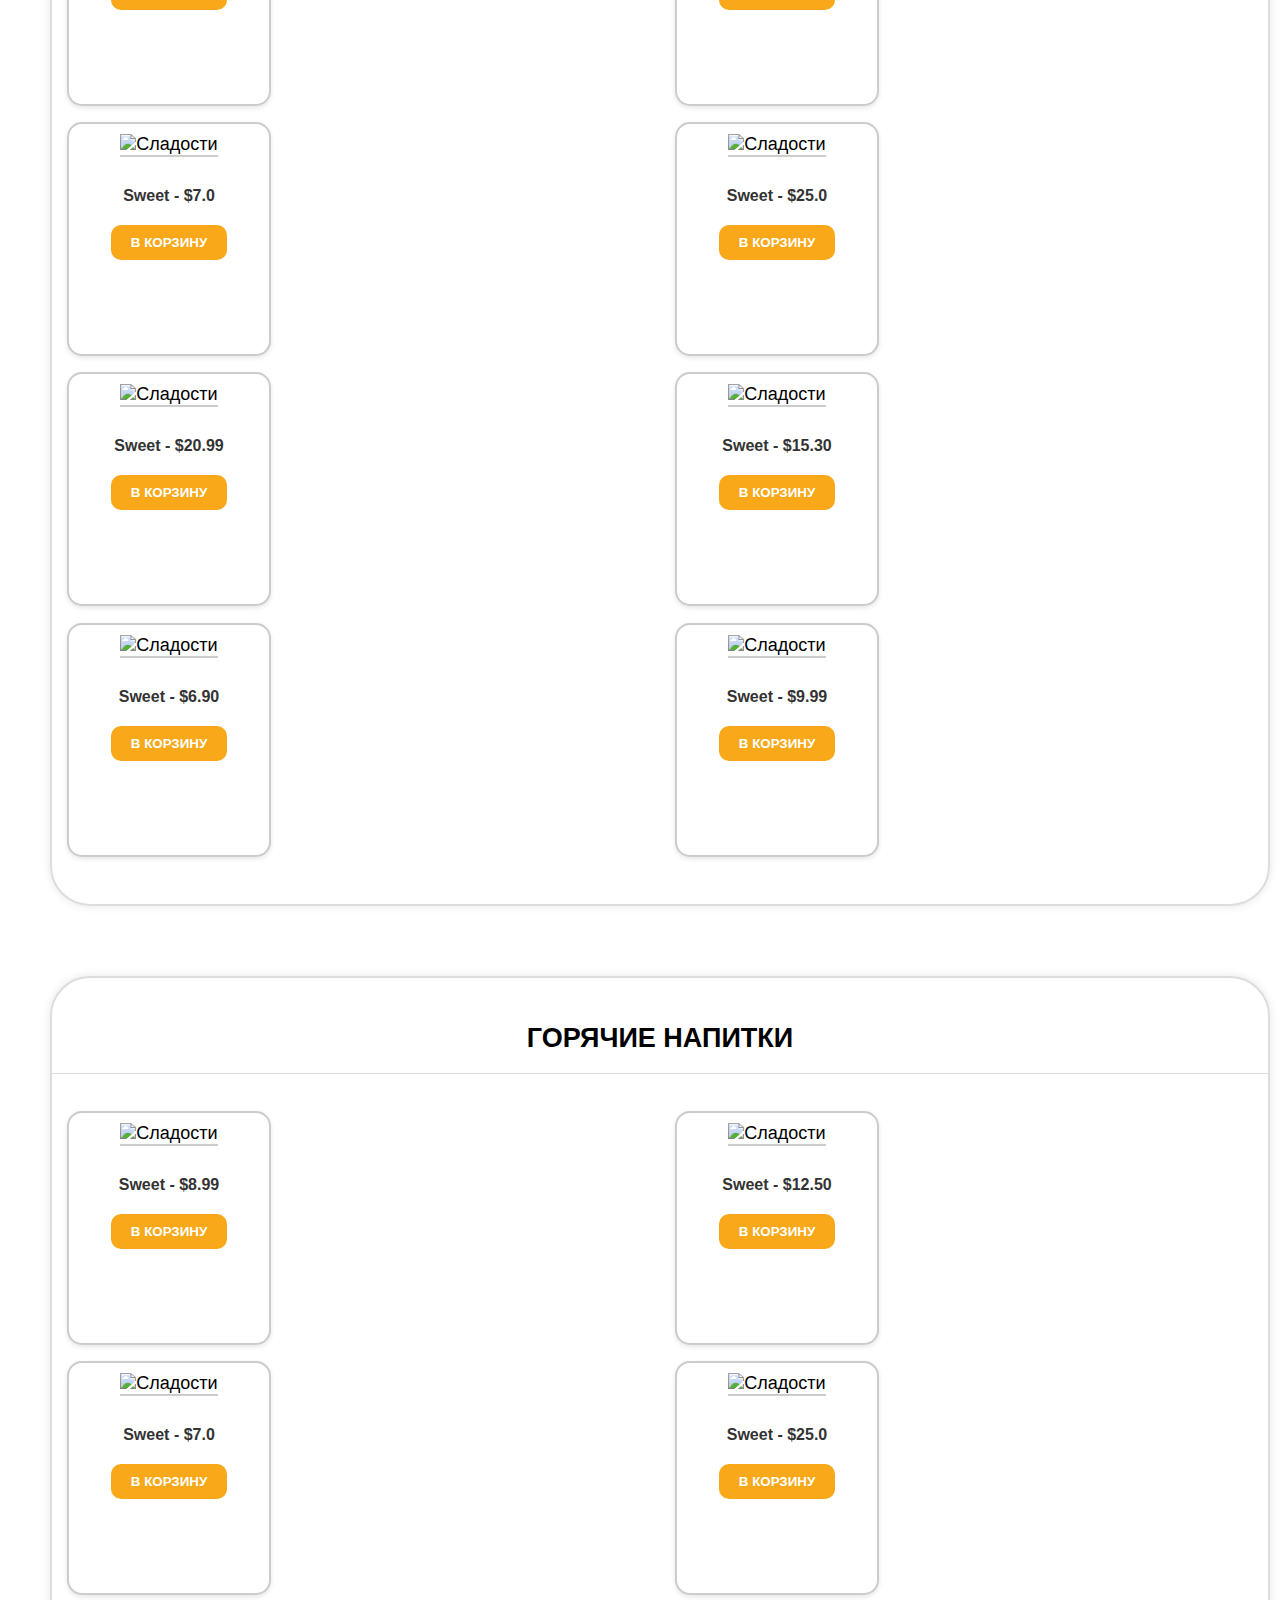
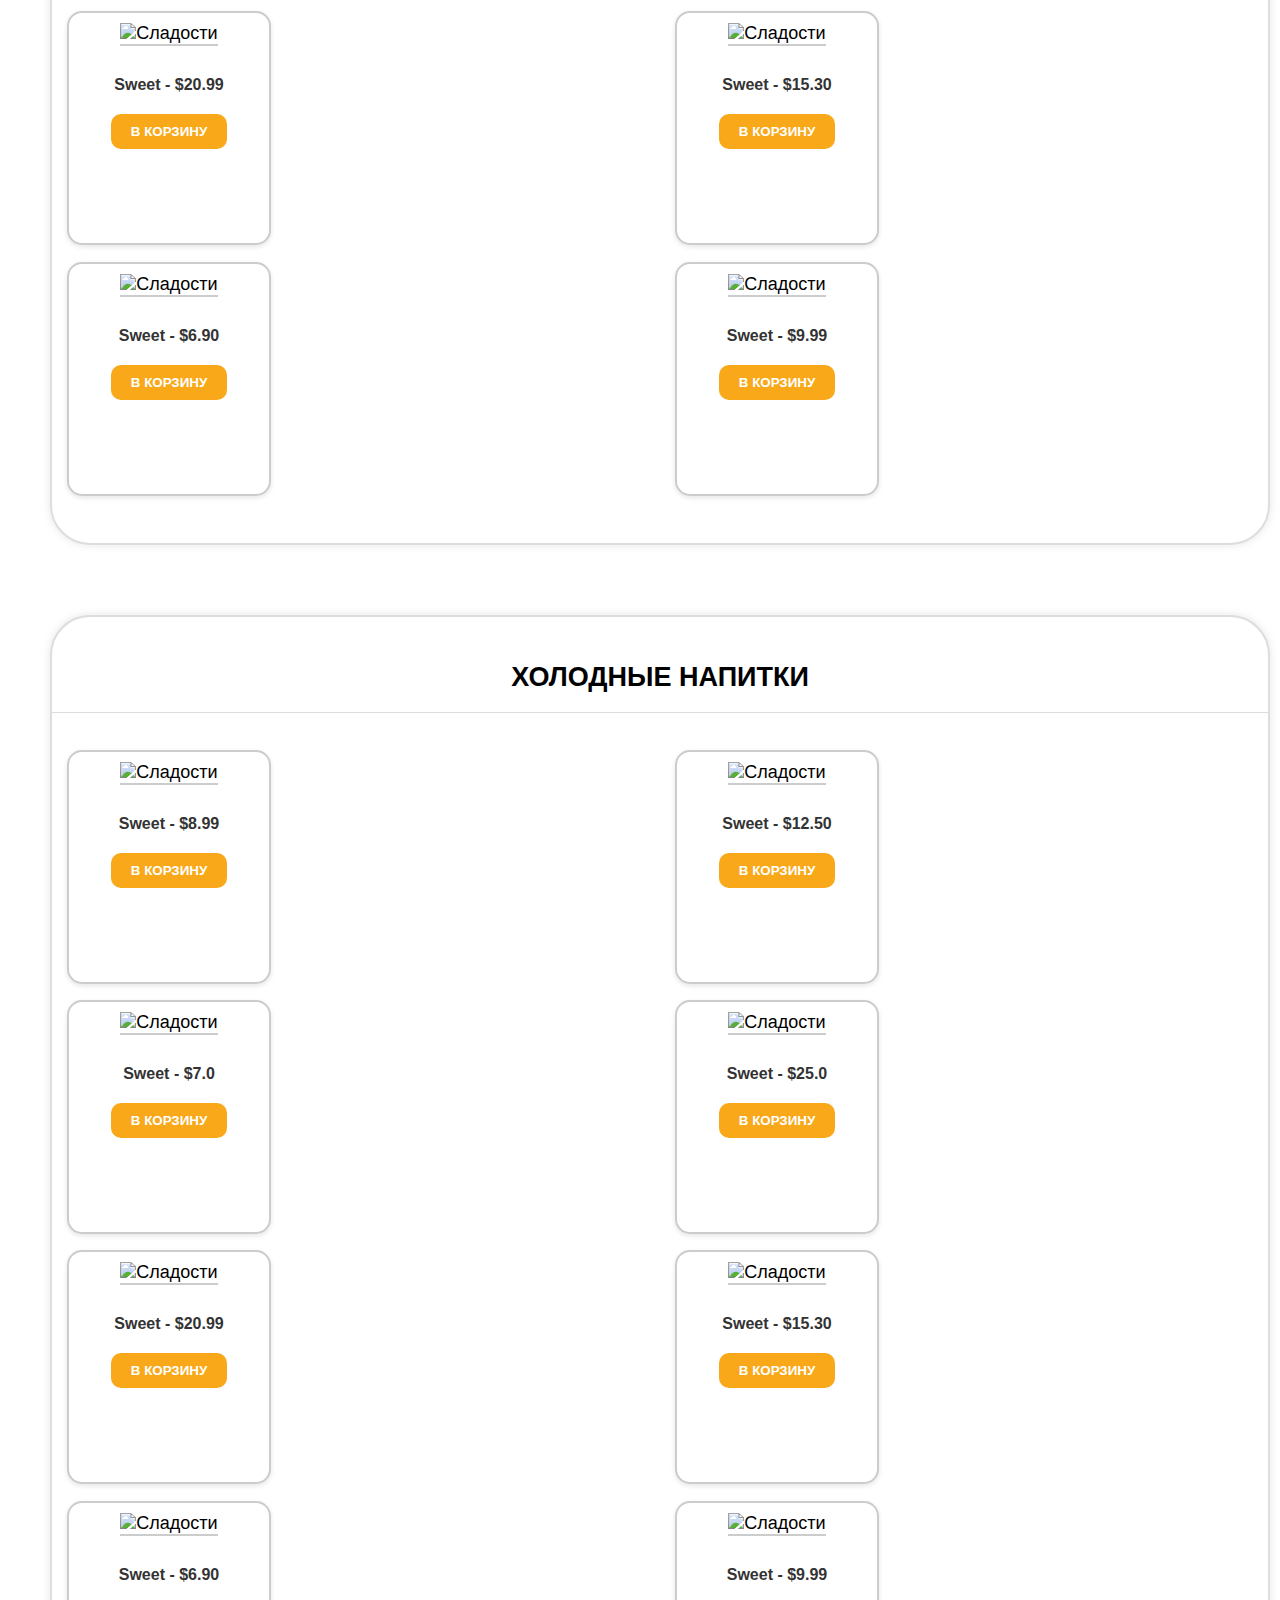
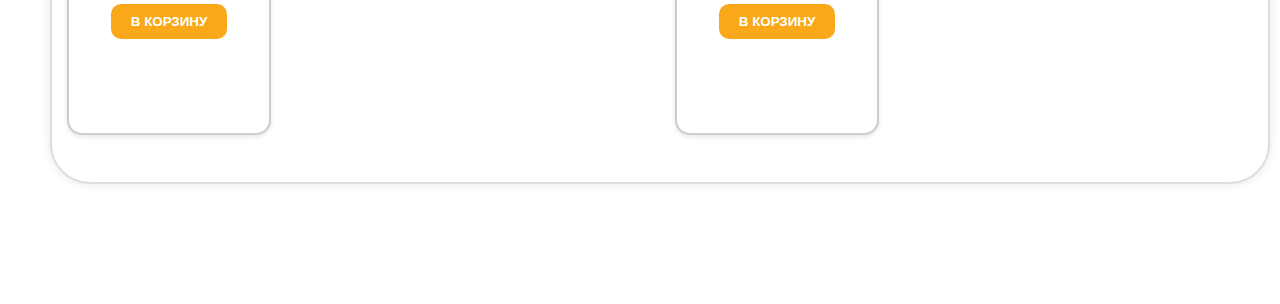
==== commit 392cbd69: "Update index.html" ====
--- a/index.html
+++ b/index.html
@@ -17,7 +17,7 @@
             </div>
             <nav class="menu">
                 <a href="#menu" class="nav-link">Меню</a>
-                <a href="#news" class="nav-link">Новости</a>
+                <a href="news.html" class="nav-link">Новости</a>
                 <a href="#restaurants" class="nav-link">Рестораны</a>
                 <a href="#stocks" class="nav-link">Акции</a>
             </nav>
@@ -27,11 +27,11 @@
             </a>
         </div>
     </header>
+
+
     <main>
 
 
-
-       <!--  слайдер    -->
 
 <div id="slider">
     <ul>
@@ -89,44 +89,65 @@
 
 
 <div class="silk_menu">
-        <a href="" class="silk_eda">
+        <a href="#burgers" class="silk_eda">
             <img src="eda1.png" alt="Eda 1">
             <p>БУРГЕРЫ</p>
         </a>
-        <a href="" class="silk_eda">
+        <a href="#pizzas" class="silk_eda">
             <img src="eda2.png" alt="Eda 2">
             <p>ПИЦЦЫ</p>
         </a>
-        <a href="" class="silk_eda">
+        <a href="#lavashes" class="silk_eda">
             <img src="eda3.png" alt="Eda 3">
             <p>ЛАВАШЫ</p>
         </a>
-        <a href="" class="silk_eda">
+        <a href="#sushies" class="silk_eda">
             <img src="eda4.jpg" alt="Eda 4">
             <p>СУШИ</p>
         </a>
-        <a href="" class="silk_eda">
+        <a href="#snaks" class="silk_eda">
             <img src="eda5.avif" alt="Eda 5">
             <p>ЗАКУСКИ</p>
         </a>
-        <a href="" class="silk_eda">
+        <a href="#sweets" class="silk_eda">
             <img src="eda6.jpg" alt="Eda 6">
             <p>СЛАДОСТИ</p>
         </a>
-        <a href="" class="silk_eda">
+        <a href="#hdrinks" class="silk_eda">
             <img src="eda7.jpg" alt="Eda 7">
             <p>ГОРЯЧИЕ НАПИТКИ</p>
         </a>
-        <a href="" class="silk_eda">
+        <a href="#cold_drinks" class="silk_eda">
             <img src="eda8.avif" alt="Eda 8">
             <p>ХОЛОДНЫЕ НАПИТКИ</p>
         </a>
     </div>
 
+<script>
+    document.querySelectorAll('.silk_eda').forEach(anchor => {
+        anchor.addEventListener('click', function (e) {
+            e.preventDefault();
+
+            const targetId = this.getAttribute('href').substring(1);
+            const targetElement = document.getElementById(targetId);
+
+            if (targetElement) {
+                window.scrollTo({
+                    top: targetElement.offsetTop,
+                    behavior: 'smooth'
+                });
+            }
+        });
+    });
+</script>
+
+
+
+
         <!-- меню бургеров -->
 
 
-<div class="container">
+<div id="burgers" class="container">
         <h1 id="textbur">Б У Р Г Е Р Ы</h1>
     <div class="inner">
         <div class="item">
@@ -186,7 +207,7 @@
 
 
 <!-- Меню пиццы -->
-<div class="pizza-container">
+<div id="pizzas" class="pizza-container">
     <h2 id="textpizza">П И Ц Ц Ы</h2>
     <div class="inner">
 
@@ -235,7 +256,7 @@
 
 
 
-<div class="lavash-container">
+<div id="lavashes" class="lavash-container">
     <h2 id="textlavash">П И Ц Ц Ы</h2>
     <div class="lavash-inner">
 
@@ -283,7 +304,7 @@
 </div>
 
 
-<div class="sushi-container">
+<div id="sushies" class="sushi-container">
     <h2 id="textsushi">С У Ш Ы</h2>
     <div class="sushi-inner">
 
@@ -332,53 +353,200 @@
 
 
 
-<div class="zakus-container">
-    <h2 id="textzakus">ЗАКУСКИ</h2>
+<div id="snaks" class="zakus-container">
+    <h2 id="textzakus">З А К У С К И</h2>
     <div class="zakus-inner">
 
         <div class="item">
-            <img src="zakus1.jpg" alt="Закуски" class="zakuski">
+            <img src="zakus1.jpg" alt="Закуски" class="imgzakuski">
             <p>Zakus - $8.99</p>
             <button class="btn" id="zakus1">В корзину</button>
         </div>
         <div class="item">
-            <img src="zakus2.jpg" alt="Закуски" class="zakuski">
+            <img src="zakus2.jpg" alt="Закуски" class="imgzakuski">
             <p class="">Zakus - $12.50</p>
             <button class="btn" id="zakus2">В корзину</button>
         </div>
         <div class="item">
-            <img src="zakus3.jpg" alt="Закуски" class="zakuski">
+            <img src="zakus3.jpg" alt="Закуски" class="imgzakuski">
             <p>Zakus - $7.0</p>
             <button class="btn" id="zakus3">В корзину</button>
         </div>
         <div class="item">
-            <img src="zakus4.jpg" alt="Закуски" class="zakuski">
+            <img src="zakus4.jpg" alt="Закуски" class="imgzakuski">
             <p class="">Zakus - $25.0</p>
             <button class="btn" id="zakus4">В корзину</button>
         </div>
         <div class="item">
-            <img src="zakus5.jpg" alt="Закуски" class="zakuski">
+            <img src="zakus5.jpg" alt="Закуски" class="imgzakuski">
             <p>Zakus - $20.99</p>
             <button class="btn" id="zakus5">В корзину</button>
         </div>
         <div class="item">
-            <img src="zakus6.jpg" alt="Закуски" class="zakuski">
+            <img src="zakus6.jpg" alt="Закуски" class="imgzakuski">
             <p class="">Zakus - $15.30</p>
             <button class="btn" id="zakus6">В корзину</button>
         </div>
         <div class="item" id="osoby_zakus">
-            <img src="zakus7.jpg" alt="Закуски" class="zakuski">
+            <img src="zakus7.jpg" alt="Закуски" class="imgzakuski">
             <p>Zakus - $6.90</p>
             <button class="btn" id="zakus7">В корзину</button>
         </div>
         <div class="item" id="osoby_zakus2">
-            <img src="zakus8.jpg" alt="Закуски" class="zakuski">
+            <img src="zakus8.jpg" alt="Закуски" class="imgzakuski">
             <p class="">Zakus - $9.99</p>
             <button class="btn" id="zakus8">В корзину</button>
         </div>
     </div>
 </div>
 
+
+
+<div id="sweets" class="sweet-container">
+    <h2 id="textsweet">С Л А Д О С Т И</h2>
+    <div class="sweet-inner">
+
+        <div class="item">
+            <img src="sweet1.jpg" alt="Сладости" class="imgsweet">
+            <p>Sweet - $8.99</p>
+            <button class="btn" id="sweet1">В корзину</button>
+        </div>
+        <div class="item">
+            <img src="sweet2.avif" alt="Сладости" class="imgsweet">
+            <p class="">Sweet - $12.50</p>
+            <button class="btn" id="sweet2">В корзину</button>
+        </div>
+        <div class="item">
+            <img src="sweet3.avif" alt="Сладости" class="imgsweet">
+            <p>Sweet - $7.0</p>
+            <button class="btn" id="sweet3">В корзину</button>
+        </div>
+        <div class="item">
+            <img src="sweet4.avif" alt="Сладости" class="imgsweet">
+            <p class="">Sweet - $25.0</p>
+            <button class="btn" id="sweet4">В корзину</button>
+        </div>
+        <div class="item">
+            <img src="sweet5.jpg" alt="Сладости" class="imgsweet">
+            <p>Sweet - $20.99</p>
+            <button class="btn" id="sweet5">В корзину</button>
+        </div>
+        <div class="item">
+            <img src="sweet6.jpg" alt="Сладости" class="imgsweet">
+            <p class="">Sweet - $15.30</p>
+            <button class="btn" id="sweet6">В корзину</button>
+        </div>
+        <div class="item" id="osoby_sweet">
+            <img src="sweet7.avif" alt="Сладости" class="imgsweet">
+            <p>Sweet - $6.90</p>
+            <button class="btn" id="sweet7">В корзину</button>
+        </div>
+        <div class="item" id="osoby_sweet2">
+            <img src="sweet8.jpg" alt="Сладости" class="imgsweet">
+            <p class="">Sweet - $9.99</p>
+            <button class="btn" id="sweet8">В корзину</button>
+        </div>
+    </div>
+</div>
+
+
+
+<div id="hdrinks" class="hdrinks-container">
+    <h2 id="texthdrinks">ГОРЯЧИЕ НАПИТКИ</h2>
+    <div class="hdrinks-inner">
+
+        <div class="item">
+            <img src="hdrinks1.avif" alt="Сладости" class="imghdrinks">
+            <p>Sweet - $8.99</p>
+            <button class="btn" id="hdrinks1">В корзину</button>
+        </div>
+        <div class="item">
+            <img src="hdrinks2.jpg" alt="Сладости" class="imghdrinks">
+            <p class="">Sweet - $12.50</p>
+            <button class="btn" id="hdrinks2">В корзину</button>
+        </div>
+        <div class="item">
+            <img src="hdrinks3.avif" alt="Сладости" class="imghdrinks">
+            <p>Sweet - $7.0</p>
+            <button class="btn" id="hdrinks3">В корзину</button>
+        </div>
+        <div class="item">
+            <img src="hdrinks4.avif" alt="Сладости" class="imghdrinks">
+            <p class="">Sweet - $25.0</p>
+            <button class="btn" id="hdrinks4">В корзину</button>
+        </div>
+        <div class="item">
+            <img src="hdrinks5.avif" alt="Сладости" class="imghdrinks">
+            <p>Sweet - $20.99</p>
+            <button class="btn" id="hdrinks5">В корзину</button>
+        </div>
+        <div class="item">
+            <img src="hdrinks6.jpg" alt="Сладости" class="imgsweet" id="osoby_photohd">
+            <p class="">Sweet - $15.30</p>
+            <button class="btn" id="hdrinks6">В корзину</button>
+        </div>
+        <div class="item" id="osoby_hdrinks">
+            <img src="hdrinks7.jpg" alt="Сладости" class="imghdrinks">
+            <p>Sweet - $6.90</p>
+            <button class="btn" id="hdrinks7">В корзину</button>
+        </div>
+        <div class="item" id="osoby_hdrinks2">
+            <img src="hdrinks8.jpg" alt="Сладости" class="imghdrinks" id="osoby_photohd2">
+            <p class="">Sweet - $9.99</p>
+            <button class="btn" id="hdrinks8">В корзину</button>
+        </div>
+    </div>
+</div>
+
+
+
+
+<div id="cdrinks" class="cdrinks-container">
+    <h2 id="textcdrinks">ХОЛОДНЫЕ НАПИТКИ</h2>
+    <div class="hdrinks-inner">
+
+        <div class="item">
+            <img src="cdrinks1.avif" alt="Сладости" class="imgcdrinks" id="osoby_photocd">
+            <p>Sweet - $8.99</p>
+            <button class="btn" id="cdrinks1">В корзину</button>
+        </div>
+        <div class="item">
+            <img src="cdrinks2.avif" alt="Сладости" class="imgcdrinks">
+            <p class="">Sweet - $12.50</p>
+            <button class="btn" id="cdrinks2">В корзину</button>
+        </div>
+        <div class="item">
+            <img src="cdrinks3.jpg" alt="Сладости" class="imgcdrinks" id="osoby_photocd2">
+            <p>Sweet - $7.0</p>
+            <button class="btn" id="cdrinks3">В корзину</button>
+        </div>
+        <div class="item">
+            <img src="cdrinks4.avif" alt="Сладости" class="imgcdrinks" id="osoby_photocd3">
+            <p class="">Sweet - $25.0</p>
+            <button class="btn" id="cdrinks4">В корзину</button>
+        </div>
+        <div class="item">
+            <img src="cdrinks5.avif" alt="Сладости" class="imgcdrinks" id="osoby_photocd4">
+            <p>Sweet - $20.99</p>
+            <button class="btn" id="cdrinks5">В корзину</button>
+        </div>
+        <div class="item">
+            <img src="cdrinks6.avif" alt="Сладости" class="imgsweet">
+            <p class="">Sweet - $15.30</p>
+            <button class="btn" id="cdrinks6">В корзину</button>
+        </div>
+        <div class="item" id="osoby_cdrinks">
+            <img src="cdrinks7.avif" alt="Сладости" class="imgcdrinks" id="osoby_photocd5">
+            <p>Sweet - $6.90</p>
+            <button class="btn" id="cdrinks7">В корзину</button>
+        </div>
+        <div class="item" id="osoby_cdrinks2">
+            <img src="cdrinks8.avif" alt="Сладости" id="osoby_photocd6">
+            <p class="">Sweet - $9.99</p>
+            <button class="btn" id="cdrinks8">В корзину</button>
+        </div>
+    </div>
+</div>
 
         <script src="https://telegram.org/js/telegram-web-app.js"></script>
         <script src="votjs.js"></script>
--- a/burg.css
+++ b/burg.css
@@ -18,7 +18,7 @@
 
 
 .header {
-    position: fixed; /* Закрепляем блок в верхней части */
+     /* Закрепляем блок в верхней части */
     top: 0;
     width: 97%;
     background-color: #fff;
@@ -27,6 +27,8 @@
     z-index: 1000; /* Устанавливаем высокий z-index, чтобы блок был поверх других элементов */
     border: 2px solid #ccc;
     border-radius: 20px; /* Закругленные углы для карточек */
+    margin-left: 20px;
+    margin-top: 10px;
 }
 
 .navbar {
@@ -62,6 +64,9 @@
     color: #000;
     text-decoration: none;
     font-weight: bold;
+    border: 1px solid #000; /* Добавляет границу */
+    padding: 5px 10px; /* Добавляет внутренний отступ для кнопок */
+    border-radius: 5px; /* Скругляет углы */
 }
 
 .phone-link {
@@ -157,6 +162,8 @@
 
 
 .silk_menu {
+
+    z-index: 1000;
     display: flex;
     flex-direction: row;
     flex-wrap: wrap;
@@ -203,7 +210,7 @@
 }
 
 .container {
-    max-width: 500px;
+    max-width: 95%;
     border: 2px solid #ddd;
     height: 1330px;
     border-radius: 40px;
@@ -212,7 +219,7 @@
     box-shadow: 0 0 10px rgba(0, 0, 0, 0.1);
     padding: 20px 0;
     margin-top: 50px;
-    margin-left: 0px;
+    margin-left: 50px;
     padding-top: 45px;
 }
 
@@ -325,7 +332,7 @@
 
 /* Стили для контейнера пиццы */
 .pizza-container {
-    max-width: 500px;
+    max-width: 95%;
     border: 2px solid #ddd;
     height: 1080px;
     border-radius: 40px;
@@ -334,7 +341,7 @@
     box-shadow: 0 0 10px rgba(0, 0, 0, 0.1);
     padding: 20px 0;
     margin-top: 70px;
-    margin-left: 0px;
+    margin-left: 50px;
     padding-top: 45px;
 }
 
@@ -399,7 +406,7 @@
 
 
 .lavash-container {
-    max-width: 500px;
+    max-width: 95%;
     border: 2px solid #ddd;
     height: 1100px;
     border-radius: 40px;
@@ -408,7 +415,7 @@
     box-shadow: 0 0 10px rgba(0, 0, 0, 0.1);
     padding: 20px 0;
     margin-top: 70px;
-    margin-left: 0px;
+    margin-left: 50px;
     padding-top: 45px;
 }
 
@@ -442,7 +449,7 @@
 
 
 .sushi-container {
-    max-width: 500px;
+    max-width: 95%;
     border: 2px solid #ddd;
     height: 1100px;
     border-radius: 40px;
@@ -451,7 +458,7 @@
     box-shadow: 0 0 10px rgba(0, 0, 0, 0.1);
     padding: 20px 0;
     margin-top: 70px;
-    margin-left: 0px;
+    margin-left: 50px;
     padding-top: 45px;
 }
 
@@ -481,7 +488,7 @@
 }
 
 .zakus-container {
-    max-width: 500px;
+    max-width: 95%;
     border: 2px solid #ddd;
     height: 1100px;
     border-radius: 40px;
@@ -490,7 +497,7 @@
     box-shadow: 0 0 10px rgba(0, 0, 0, 0.1);
     padding: 20px 0;
     margin-top: 70px;
-    margin-left: 0px;
+    margin-left: 50px;
     padding-top: 45px;
 }
 
@@ -508,7 +515,7 @@
     grid-template-rows: 250px 250px 22% 22%;
 }
 
-.imgzakus {
+.imgzakuski {
     margin: 10px 0;
     width: 90px;
     height: auto;
@@ -517,4 +524,155 @@
 
 #osoby_zakus, #osoby_zakus2 {
     margin-top: 35px;
-}+}
+
+.sweet-container {
+    max-width: 95%;
+    border: 2px solid #ddd;
+    height: 1100px;
+    border-radius: 40px;
+    padding: 0;
+    background-color: #fff;
+    box-shadow: 0 0 10px rgba(0, 0, 0, 0.1);
+    padding: 20px 0;
+    margin-top: 70px;
+    margin-left: 50px;
+    padding-top: 45px;
+}
+
+#textsweet {
+    text-align: center; /* Выравнивание текста по центру */
+    margin-top: 0; /* Убираем верхний отступ у заголовка */
+    height: 50px;
+   border-bottom: 1px solid #ddd;
+   }
+
+
+.sweet-inner {
+    display: grid;
+    grid-template-columns: 1fr 1fr;
+    grid-template-rows: 250px 250px 22% 22%;
+}
+
+.imgsweet {
+    margin: 10px 0;
+    width: 90px;
+    height: auto;
+}
+
+
+#osoby_sweet, #osoby_sweet2 {
+    margin-top: 35px;
+}
+
+
+.hdrinks-container {
+    max-width: 95%;
+    border: 2px solid #ddd;
+    height: 1100px;
+    border-radius: 40px;
+    padding: 0;
+    background-color: #fff;
+    box-shadow: 0 0 10px rgba(0, 0, 0, 0.1);
+    padding: 20px 0;
+    margin-top: 70px;
+    margin-left: 50px;
+    padding-top: 45px;
+}
+
+#texthdrinks {
+    text-align: center; /* Выравнивание текста по центру */
+    margin-top: 0; /* Убираем верхний отступ у заголовка */
+    height: 50px;
+   border-bottom: 1px solid #ddd;
+   }
+
+
+.hdrinks-inner {
+    display: grid;
+    grid-template-columns: 1fr 1fr;
+    grid-template-rows: 250px 250px 22% 22%;
+}
+
+.imghdrinks {
+    margin: 10px 0;
+    width: 90px;
+    height: auto;
+}
+
+
+#osoby_hdrinks, #osoby_hdrinks2 {
+    margin-top: 35px;
+}
+
+#osoby_photohd, #osoby_photohd2{
+    margin: 10px 0;
+    width: 90px;
+    height: 100px;
+}
+
+
+
+.cdrinks-container {
+    max-width: 95%;
+    border: 2px solid #ddd;
+    height: 1100px;
+    border-radius: 40px;
+    padding: 0;
+    background-color: #fff;
+    box-shadow: 0 0 10px rgba(0, 0, 0, 0.1);
+    padding: 20px 0;
+    margin-top: 70px;
+    margin-left: 50px;
+    padding-top: 45px;
+}
+
+#textcdrinks {
+    text-align: center; /* Выравнивание текста по центру */
+    margin-top: 0; /* Убираем верхний отступ у заголовка */
+    height: 50px;
+   border-bottom: 1px solid #ddd;
+   }
+
+
+.cdrinks-inner {
+    display: grid;
+    grid-template-columns: 1fr 1fr;
+    grid-template-rows: 250px 250px 22% 22%;
+}
+
+.imgcdrinks {
+    margin: 10px 0;
+    width: 90px;
+    height: auto;
+}
+
+
+#osoby_cdrinks, #osoby_cdrinks2 {
+    margin-top: 35px;
+}
+
+#osoby_photocd, #osoby_photocd2, #osoby_photocd3 {
+    margin: 10px 0;
+    width: 90px;
+    height: 100px;
+}
+
+#osoby_photocd5{
+    margin: 10px 0;
+    width: 90px;
+    height: 85px;
+}
+
+#osoby_photocd4{
+    margin: 10px 0;
+    width: 90px;
+    height: 100px;
+}
+#osoby_photocd6{
+    margin: 10px 0;
+    width: 90px;
+    height: 100px;
+}
+
+
